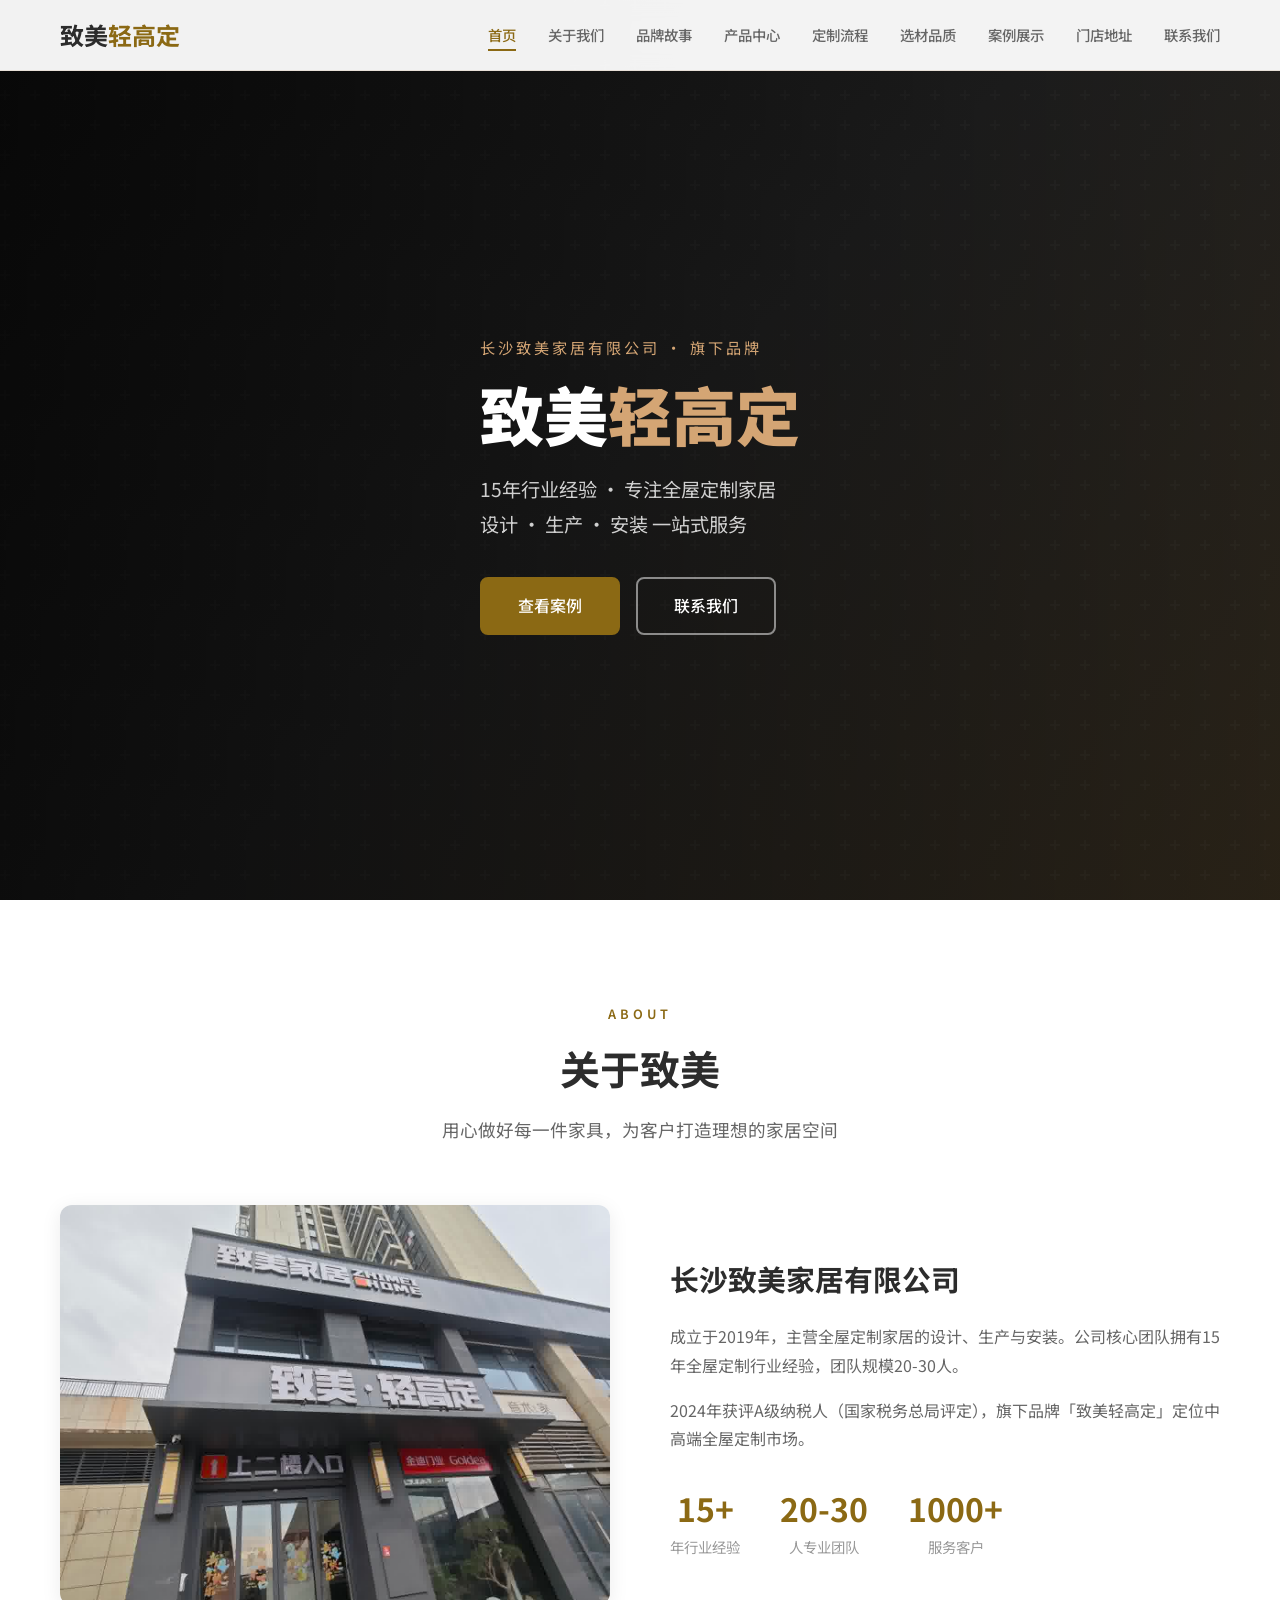
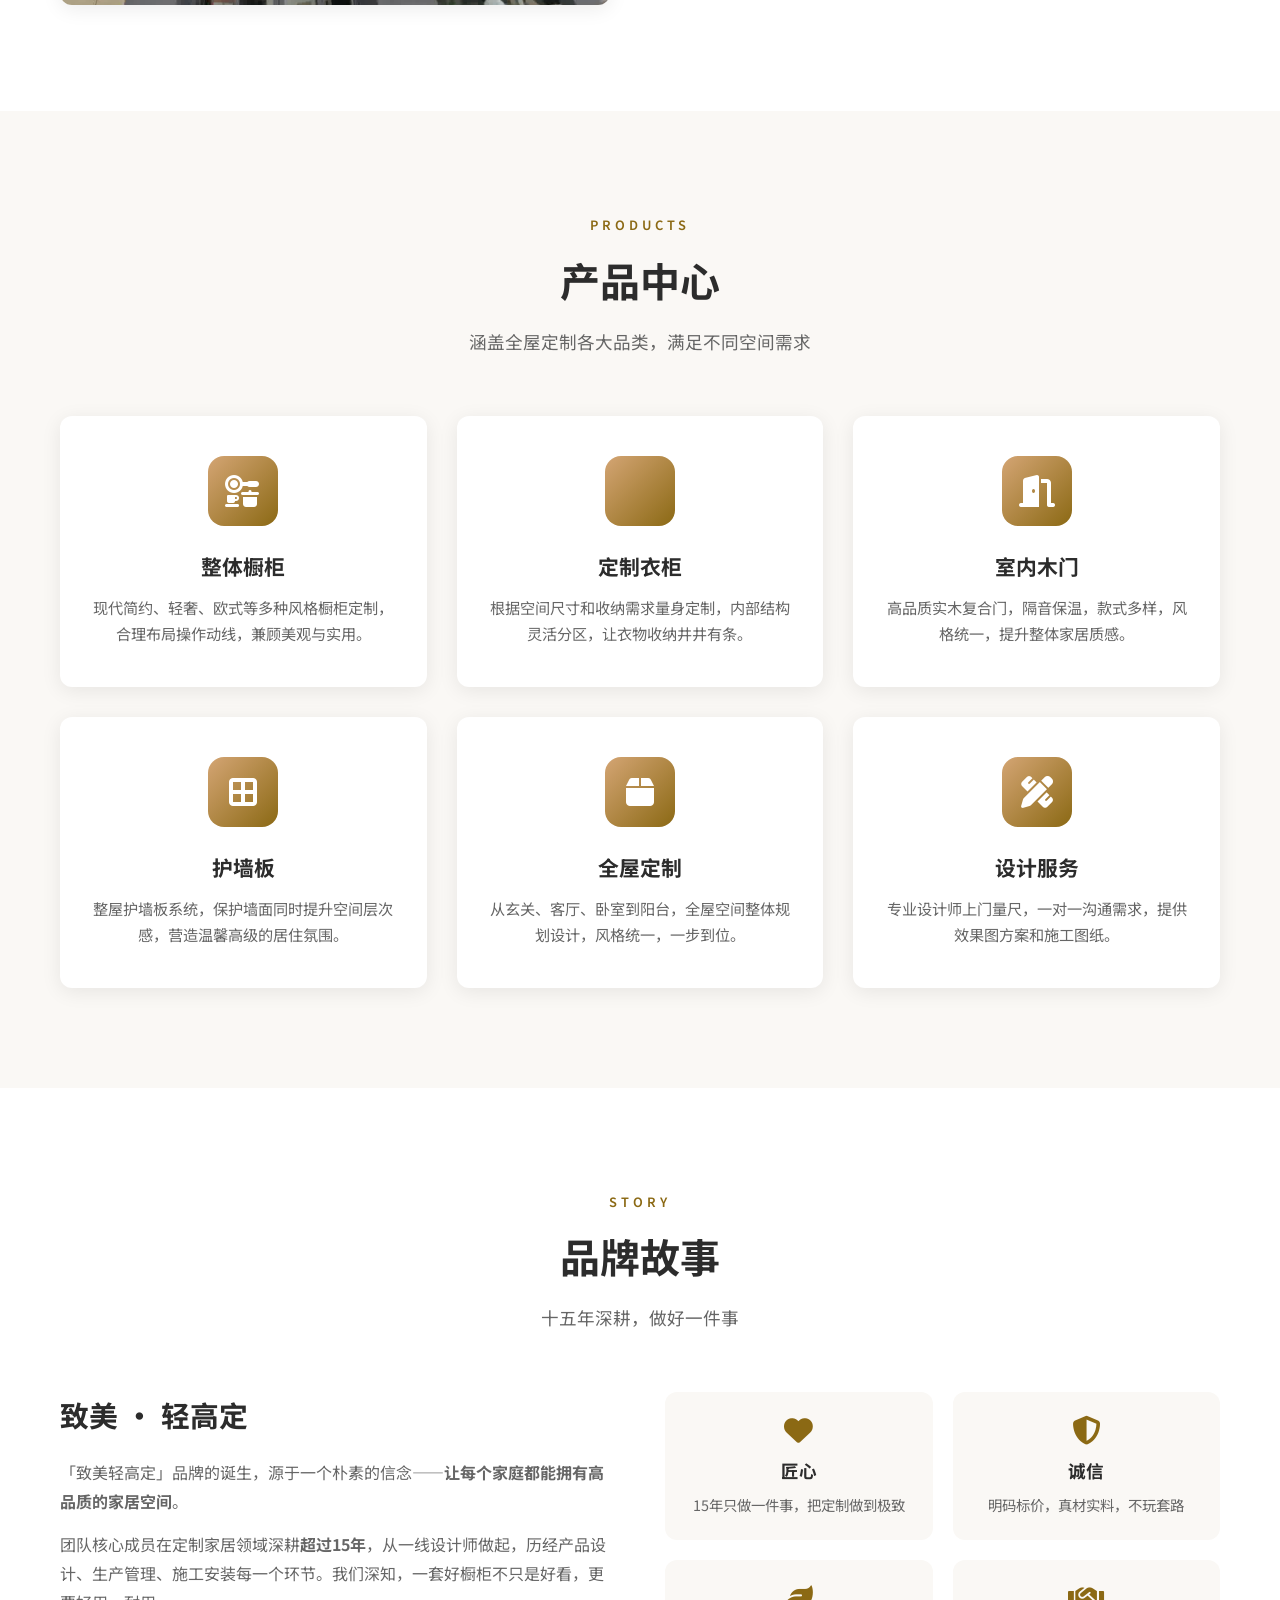
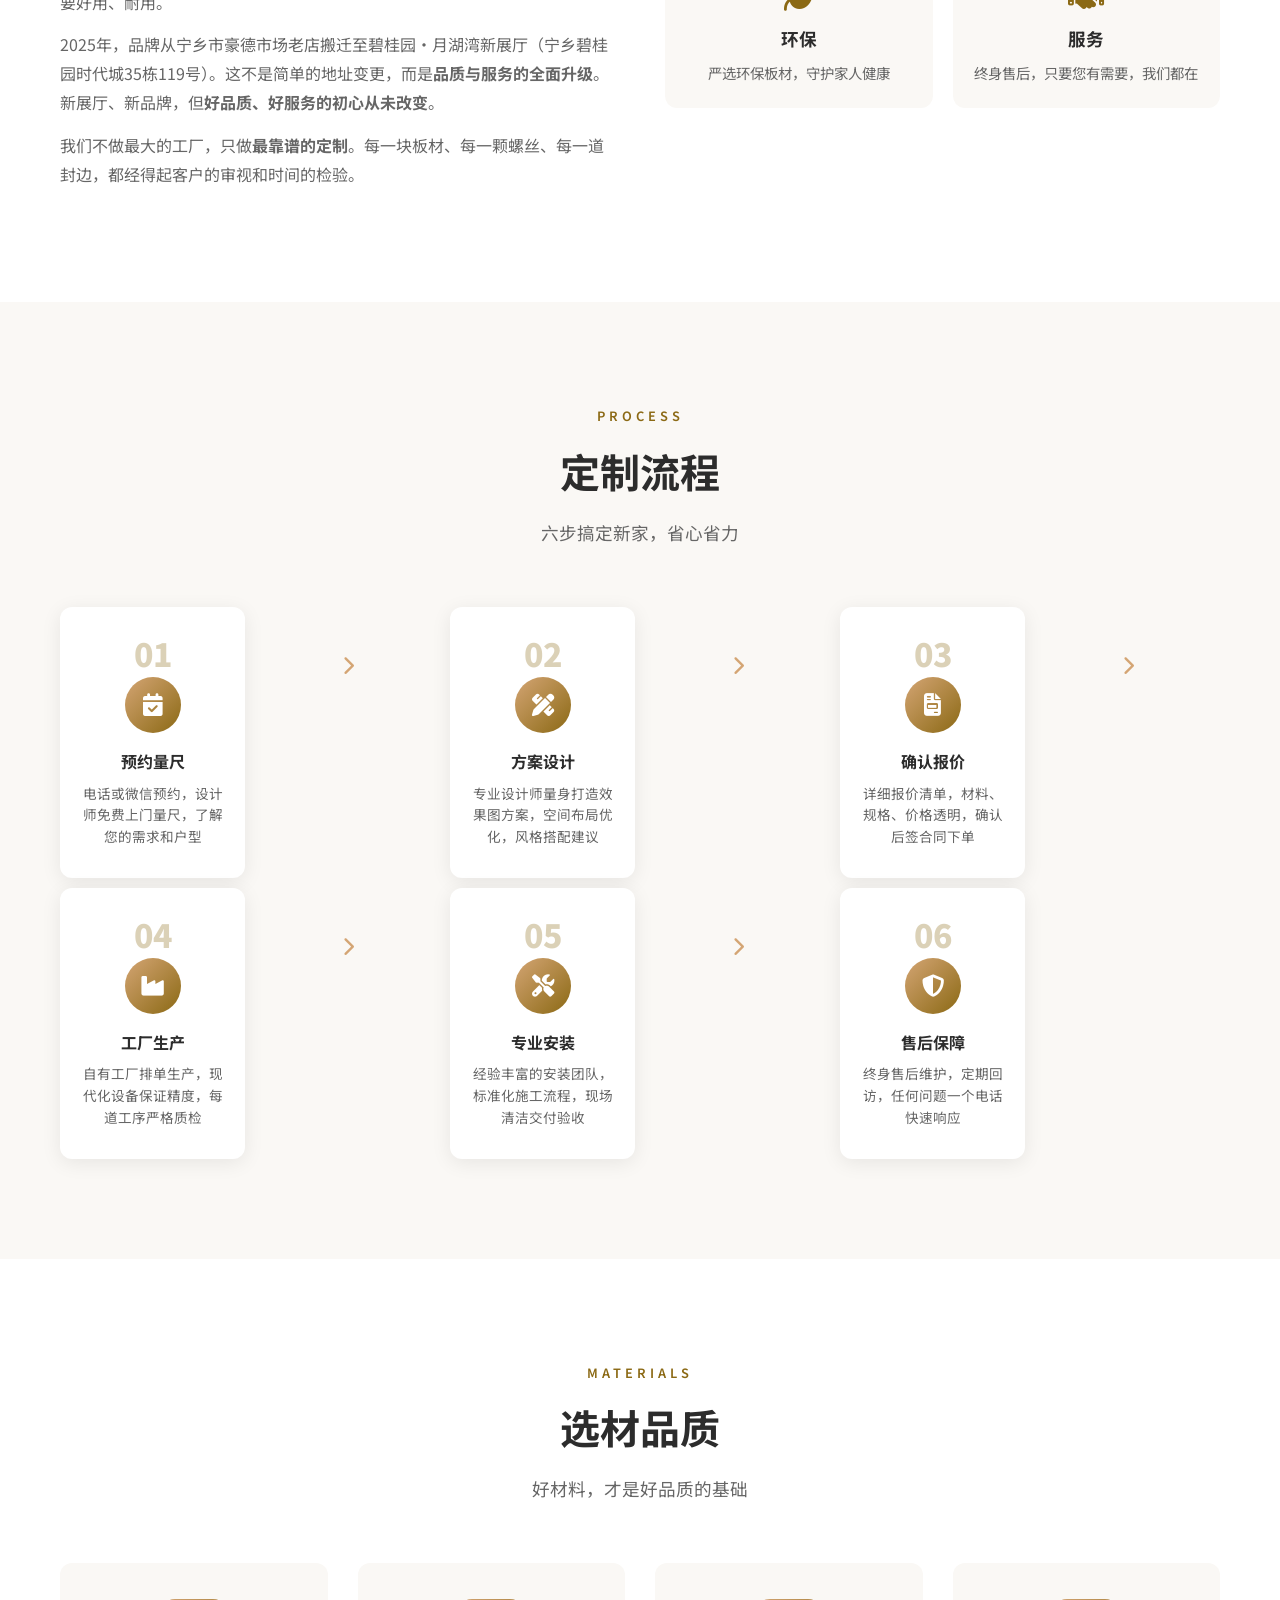
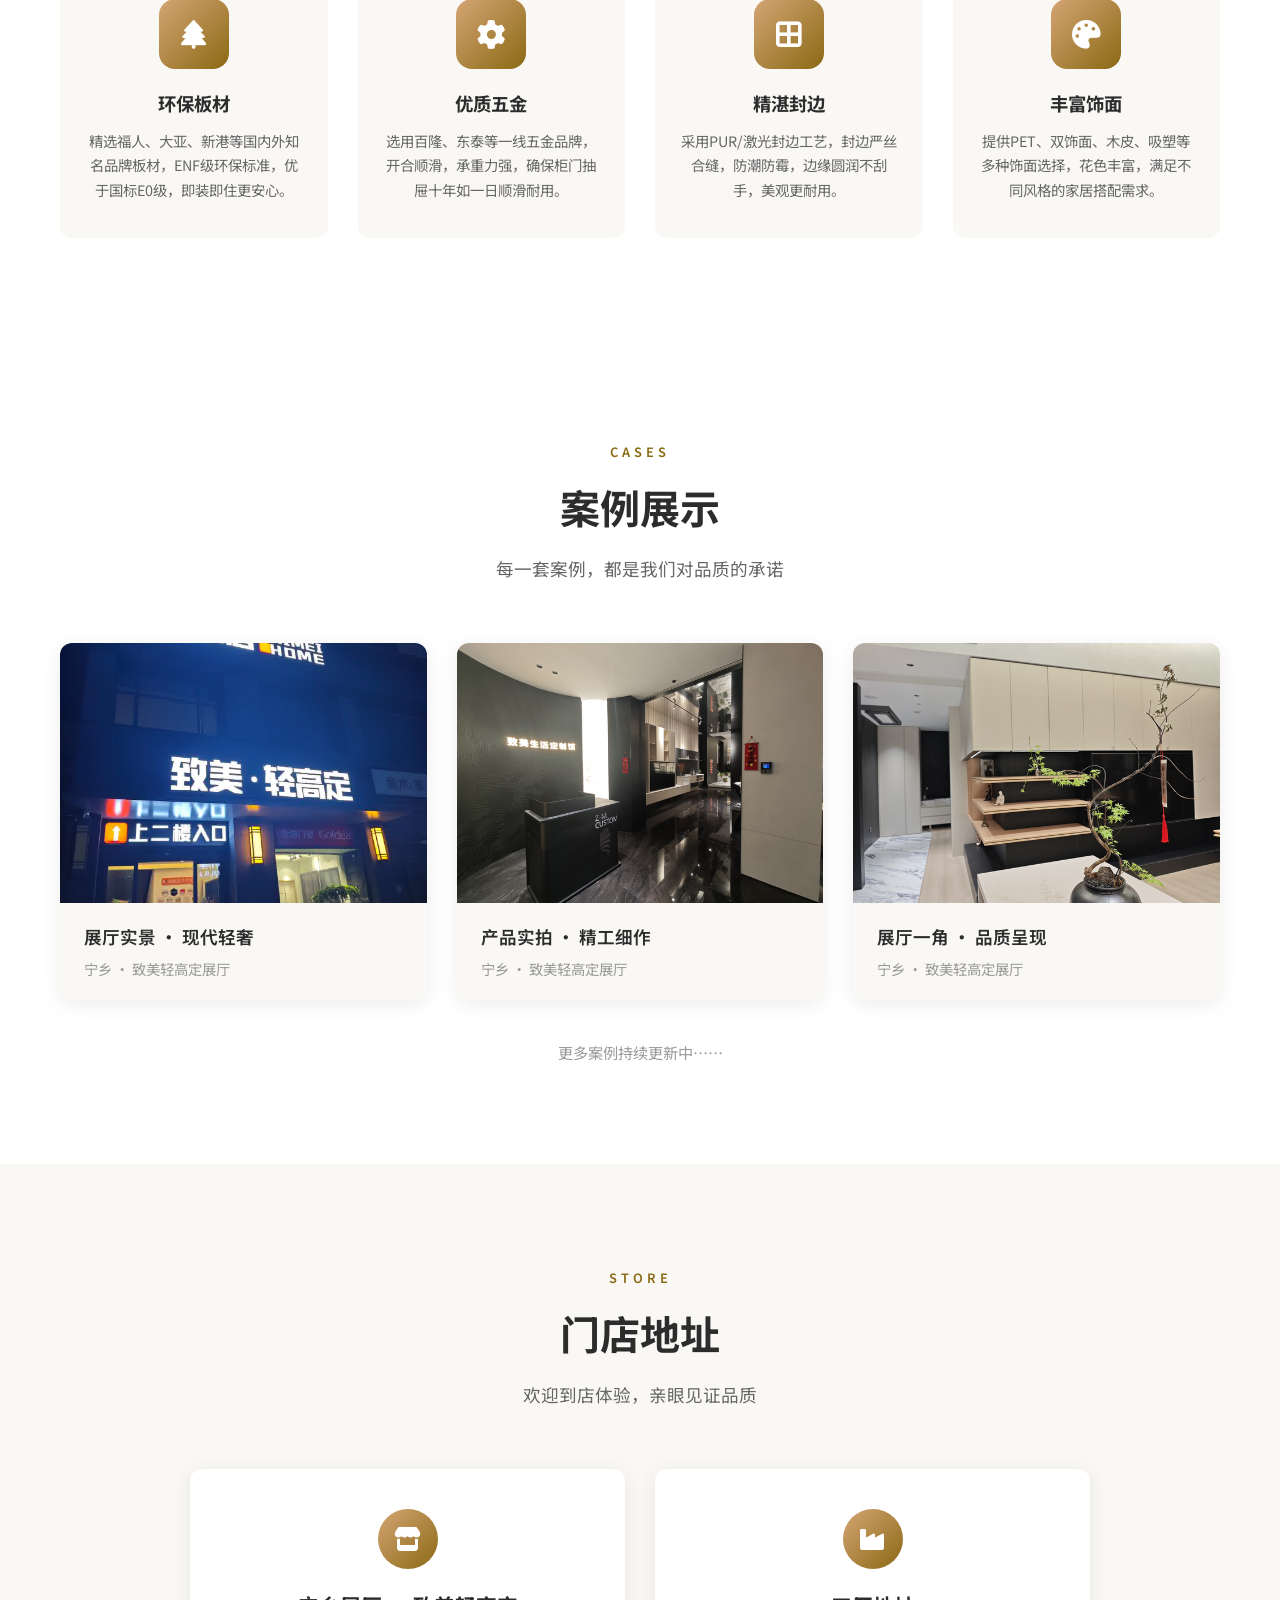
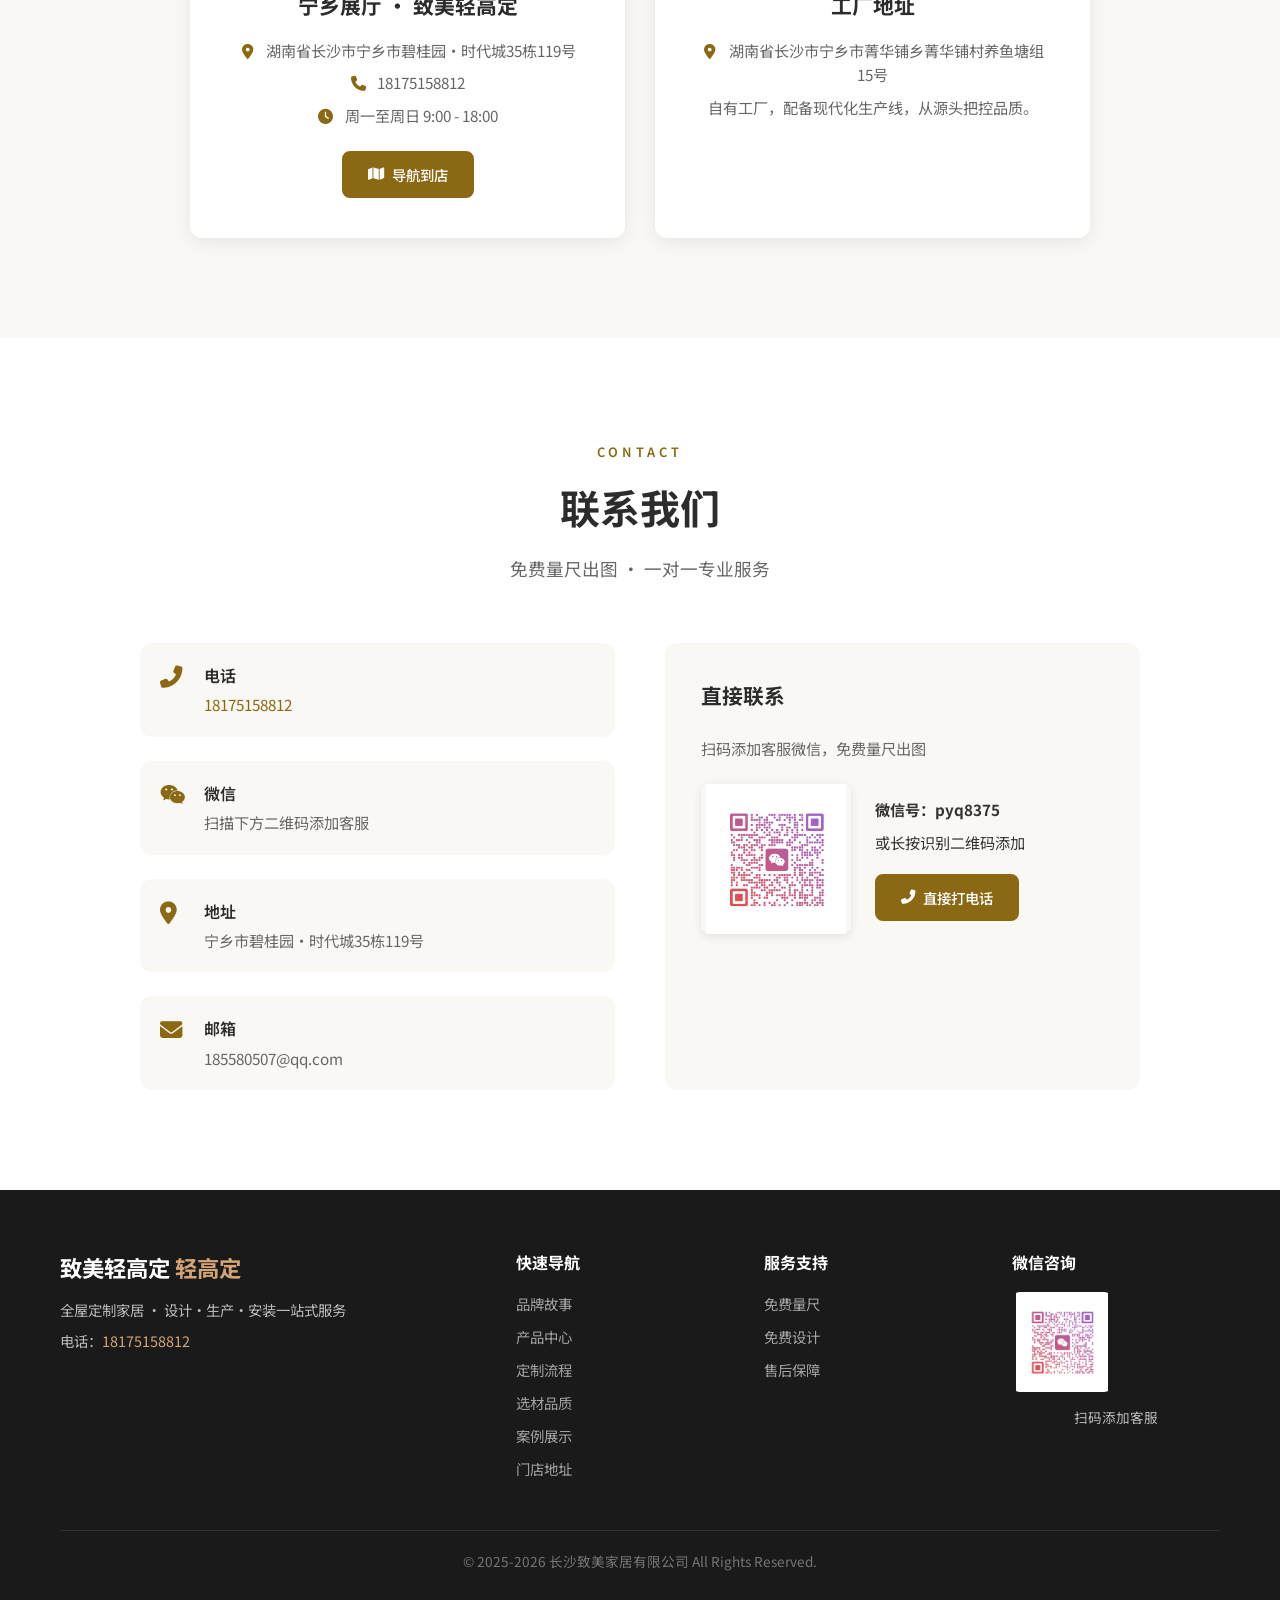
==== index.html @ 680b92d1 "🛠️ 修正地址：月湖湾→时代城" ====
<!DOCTYPE html>
<html lang="zh-CN">
<head>
  <meta charset="UTF-8">
  <meta name="viewport" content="width=device-width, initial-scale=1.0">
  <title>致美轻高定 — 全屋定制家居 | 长沙致美家居有限公司</title>
  <meta name="description" content="致美轻高定，长沙致美家居有限公司旗下品牌，专注全屋定制家居设计、生产与安装，核心团队15年行业经验。">
  <meta name="keywords" content="致美轻高定,长沙全屋定制,宁乡全屋定制,定制家居,橱柜定制,衣柜定制,长沙致美家居">
  <link rel="preconnect" href="https://fonts.googleapis.com">
  <link rel="preconnect" href="https://fonts.gstatic.com" crossorigin>
  <link href="https://fonts.googleapis.com/css2?family=Noto+Sans+SC:wght@300;400;500;700;900&display=swap" rel="stylesheet">
  <link rel="stylesheet" href="https://cdnjs.cloudflare.com/ajax/libs/font-awesome/6.5.1/css/all.min.css">
  <link rel="stylesheet" href="css/style.css">
</head>
<body>
  <!-- ====== 导航栏 ====== -->
  <header class="header">
    <div class="container">
      <a href="#" class="logo">
        <span class="logo-text">致美<span class="logo-accent">轻高定</span></span>
      </a>
      <nav class="nav" id="nav">
        <a href="#home" class="nav-link active">首页</a>
        <a href="#about" class="nav-link">关于我们</a>
        <a href="#story" class="nav-link">品牌故事</a>
        <a href="#products" class="nav-link">产品中心</a>
        <a href="#process" class="nav-link">定制流程</a>
        <a href="#materials" class="nav-link">选材品质</a>
        <a href="#cases" class="nav-link">案例展示</a>
        <a href="#store" class="nav-link">门店地址</a>
        <a href="#contact" class="nav-link">联系我们</a>
      </nav>
      <div class="hamburger" id="hamburger">
        <span></span>
        <span></span>
        <span></span>
      </div>
    </div>
  </header>

  <!-- ====== 首页 Hero ====== -->
  <section class="hero" id="home">
    <div class="hero-overlay"></div>
    <div class="hero-bg"></div>
    <div class="container hero-content">
      <div class="hero-text animate-in">
        <p class="hero-subtitle">长沙致美家居有限公司 · 旗下品牌</p>
        <h1 class="hero-title">致美<span class="text-accent">轻高定</span></h1>
        <p class="hero-desc">15年行业经验 · 专注全屋定制家居 <br>设计 · 生产 · 安装 一站式服务</p>
        <div class="hero-btns">
          <a href="#cases" class="btn btn-primary">查看案例</a>
          <a href="#contact" class="btn btn-outline">联系我们</a>
        </div>
      </div>
    </div>
  </section>

  <!-- ====== 关于我们 ====== -->
  <section class="section about" id="about">
    <div class="container">
      <div class="section-header animate-in">
        <span class="section-tag">ABOUT</span>
        <h2 class="section-title">关于致美</h2>
        <p class="section-desc">用心做好每一件家具，为客户打造理想的家居空间</p>
      </div>
      <div class="about-grid">
        <div class="about-image animate-in">
          <img src="images/%E5%85%AC%E5%8F%B8%E5%B1%95%E5%8E%85%E5%AE%9E%E6%99%AF%E7%85%A7%E7%89%87/zhan1.jpg" alt="致美轻高定展厅实景" class="about-img">
        </div>
        <div class="about-text animate-in">
          <h3>长沙致美家居有限公司</h3>
          <p>成立于2019年，主营全屋定制家居的设计、生产与安装。公司核心团队拥有15年全屋定制行业经验，团队规模20-30人。</p>
          <p>2024年获评A级纳税人（国家税务总局评定），旗下品牌「致美轻高定」定位中高端全屋定制市场。</p>
          <div class="about-stats">
            <div class="stat">
              <span class="stat-num">15+</span>
              <span class="stat-label">年行业经验</span>
            </div>
            <div class="stat">
              <span class="stat-num">20-30</span>
              <span class="stat-label">人专业团队</span>
            </div>
            <div class="stat">
              <span class="stat-num">1000+</span>
              <span class="stat-label">服务客户</span>
            </div>
          </div>
        </div>
      </div>
    </div>
  </section>

  <!-- ====== 产品中心 ====== -->
  <section class="section products" id="products">
    <div class="container">
      <div class="section-header animate-in">
        <span class="section-tag">PRODUCTS</span>
        <h2 class="section-title">产品中心</h2>
        <p class="section-desc">涵盖全屋定制各大品类，满足不同空间需求</p>
      </div>
      <div class="products-grid">
        <div class="product-card animate-in">
          <div class="product-icon">
            <i class="fas fa-kitchen-set"></i>
          </div>
          <h3>整体橱柜</h3>
          <p>现代简约、轻奢、欧式等多种风格橱柜定制，合理布局操作动线，兼顾美观与实用。</p>
        </div>
        <div class="product-card animate-in">
          <div class="product-icon">
            <i class="fas fa-wardrobe"></i>
          </div>
          <h3>定制衣柜</h3>
          <p>根据空间尺寸和收纳需求量身定制，内部结构灵活分区，让衣物收纳井井有条。</p>
        </div>
        <div class="product-card animate-in">
          <div class="product-icon">
            <i class="fas fa-door-open"></i>
          </div>
          <h3>室内木门</h3>
          <p>高品质实木复合门，隔音保温，款式多样，风格统一，提升整体家居质感。</p>
        </div>
        <div class="product-card animate-in">
          <div class="product-icon">
            <i class="fas fa-border-all"></i>
          </div>
          <h3>护墙板</h3>
          <p>整屋护墙板系统，保护墙面同时提升空间层次感，营造温馨高级的居住氛围。</p>
        </div>
        <div class="product-card animate-in">
          <div class="product-icon">
            <i class="fas fa-box"></i>
          </div>
          <h3>全屋定制</h3>
          <p>从玄关、客厅、卧室到阳台，全屋空间整体规划设计，风格统一，一步到位。</p>
        </div>
        <div class="product-card animate-in">
          <div class="product-icon">
            <i class="fas fa-pencil-ruler"></i>
          </div>
          <h3>设计服务</h3>
          <p>专业设计师上门量尺，一对一沟通需求，提供效果图方案和施工图纸。</p>
        </div>
      </div>
    </div>
  </section>

  <!-- ====== 品牌故事 ====== -->
  <section class="section brand-story" id="story">
    <div class="container">
      <div class="section-header animate-in">
        <span class="section-tag">STORY</span>
        <h2 class="section-title">品牌故事</h2>
        <p class="section-desc">十五年深耕，做好一件事</p>
      </div>
      <div class="story-grid">
        <div class="story-text animate-in">
          <h3>致美 · 轻高定</h3>
          <p>「致美轻高定」品牌的诞生，源于一个朴素的信念——<strong>让每个家庭都能拥有高品质的家居空间</strong>。</p>
          <p>团队核心成员在定制家居领域深耕<strong>超过15年</strong>，从一线设计师做起，历经产品设计、生产管理、施工安装每一个环节。我们深知，一套好橱柜不只是好看，更要好用、耐用。</p>
          <p>2025年，品牌从宁乡市豪德市场老店搬迁至碧桂园·月湖湾新展厅（宁乡碧桂园时代城35栋119号）。这不是简单的地址变更，而是<strong>品质与服务的全面升级</strong>。新展厅、新品牌，但<strong>好品质、好服务的初心从未改变</strong>。</p>
          <p>我们不做最大的工厂，只做<strong>最靠谱的定制</strong>。每一块板材、每一颗螺丝、每一道封边，都经得起客户的审视和时间的检验。</p>
        </div>
        <div class="story-values animate-in">
          <div class="value-item">
            <i class="fas fa-heart"></i>
            <h4>匠心</h4>
            <p>15年只做一件事，把定制做到极致</p>
          </div>
          <div class="value-item">
            <i class="fas fa-shield-alt"></i>
            <h4>诚信</h4>
            <p>明码标价，真材实料，不玩套路</p>
          </div>
          <div class="value-item">
            <i class="fas fa-leaf"></i>
            <h4>环保</h4>
            <p>严选环保板材，守护家人健康</p>
          </div>
          <div class="value-item">
            <i class="fas fa-handshake"></i>
            <h4>服务</h4>
            <p>终身售后，只要您有需要，我们都在</p>
          </div>
        </div>
      </div>
    </div>
  </section>

  <!-- ====== 定制流程 ====== -->
  <section class="section process" id="process">
    <div class="container">
      <div class="section-header animate-in">
        <span class="section-tag">PROCESS</span>
        <h2 class="section-title">定制流程</h2>
        <p class="section-desc">六步搞定新家，省心省力</p>
      </div>
      <div class="process-steps">
        <div class="step animate-in">
          <div class="step-num">01</div>
          <div class="step-icon"><i class="fas fa-calendar-check"></i></div>
          <h3>预约量尺</h3>
          <p>电话或微信预约，设计师免费上门量尺，了解您的需求和户型</p>
        </div>
        <div class="step-arrow"><i class="fas fa-chevron-right"></i></div>
        <div class="step animate-in">
          <div class="step-num">02</div>
          <div class="step-icon"><i class="fas fa-pencil-ruler"></i></div>
          <h3>方案设计</h3>
          <p>专业设计师量身打造效果图方案，空间布局优化，风格搭配建议</p>
        </div>
        <div class="step-arrow"><i class="fas fa-chevron-right"></i></div>
        <div class="step animate-in">
          <div class="step-num">03</div>
          <div class="step-icon"><i class="fas fa-file-invoice"></i></div>
          <h3>确认报价</h3>
          <p>详细报价清单，材料、规格、价格透明，确认后签合同下单</p>
        </div>
        <div class="step-arrow"><i class="fas fa-chevron-right"></i></div>
        <div class="step animate-in">
          <div class="step-num">04</div>
          <div class="step-icon"><i class="fas fa-industry"></i></div>
          <h3>工厂生产</h3>
          <p>自有工厂排单生产，现代化设备保证精度，每道工序严格质检</p>
        </div>
        <div class="step-arrow"><i class="fas fa-chevron-right"></i></div>
        <div class="step animate-in">
          <div class="step-num">05</div>
          <div class="step-icon"><i class="fas fa-tools"></i></div>
          <h3>专业安装</h3>
          <p>经验丰富的安装团队，标准化施工流程，现场清洁交付验收</p>
        </div>
        <div class="step-arrow"><i class="fas fa-chevron-right"></i></div>
        <div class="step animate-in">
          <div class="step-num">06</div>
          <div class="step-icon"><i class="fas fa-shield-alt"></i></div>
          <h3>售后保障</h3>
          <p>终身售后维护，定期回访，任何问题一个电话快速响应</p>
        </div>
      </div>
    </div>
  </section>

  <!-- ====== 材料展示 ====== -->
  <section class="section materials" id="materials">
    <div class="container">
      <div class="section-header animate-in">
        <span class="section-tag">MATERIALS</span>
        <h2 class="section-title">选材品质</h2>
        <p class="section-desc">好材料，才是好品质的基础</p>
      </div>
      <div class="materials-grid">
        <div class="material-item animate-in">
          <div class="material-img">
            <i class="fas fa-tree"></i>
          </div>
          <h3>环保板材</h3>
          <p>精选福人、大亚、新港等国内外知名品牌板材，ENF级环保标准，优于国标E0级，即装即住更安心。</p>
        </div>
        <div class="material-item animate-in">
          <div class="material-img">
            <i class="fas fa-cog"></i>
          </div>
          <h3>优质五金</h3>
          <p>选用百隆、东泰等一线五金品牌，开合顺滑，承重力强，确保柜门抽屉十年如一日顺滑耐用。</p>
        </div>
        <div class="material-item animate-in">
          <div class="material-img">
            <i class="fas fa-border-all"></i>
          </div>
          <h3>精湛封边</h3>
          <p>采用PUR/激光封边工艺，封边严丝合缝，防潮防霉，边缘圆润不刮手，美观更耐用。</p>
        </div>
        <div class="material-item animate-in">
          <div class="material-img">
            <i class="fas fa-palette"></i>
          </div>
          <h3>丰富饰面</h3>
          <p>提供PET、双饰面、木皮、吸塑等多种饰面选择，花色丰富，满足不同风格的家居搭配需求。</p>
        </div>
      </div>
    </div>
  </section>

  <!-- ====== 案例展示 ====== -->
  <section class="section cases" id="cases">
    <div class="container">
      <div class="section-header animate-in">
        <span class="section-tag">CASES</span>
        <h2 class="section-title">案例展示</h2>
        <p class="section-desc">每一套案例，都是我们对品质的承诺</p>
      </div>
      <div class="cases-grid">
        <div class="case-item animate-in">
          <img src="images/%E5%85%AC%E5%8F%B8%E5%B1%95%E5%8E%85%E5%AE%9E%E6%99%AF%E7%85%A7%E7%89%87/zhan2.jpg" alt="致美轻高定实景案例" class="case-img">
          <div class="case-info">
            <h3>展厅实景 · 现代轻奢</h3>
            <p>宁乡 · 致美轻高定展厅</p>
          </div>
        </div>
        <div class="case-item animate-in">
          <img src="images/%E5%85%AC%E5%8F%B8%E5%B1%95%E5%8E%85%E5%AE%9E%E6%99%AF%E7%85%A7%E7%89%87/zhan3.png" alt="致美轻高定案例-产品实拍" class="case-img">
          <div class="case-info">
            <h3>产品实拍 · 精工细作</h3>
            <p>宁乡 · 致美轻高定展厅</p>
          </div>
        </div>
        <div class="case-item animate-in">
          <img src="images/%E5%85%AC%E5%8F%B8%E5%B1%95%E5%8E%85%E5%AE%9E%E6%99%AF%E7%85%A7%E7%89%87/zhan4.png" alt="致美轻高定案例-展厅" class="case-img">
          <div class="case-info">
            <h3>展厅一角 · 品质呈现</h3>
            <p>宁乡 · 致美轻高定展厅</p>
          </div>
        </div>
      </div>
      <div class="cases-more animate-in">
        <p>更多案例持续更新中……</p>
      </div>
    </div>
  </section>

  <!-- ====== 门店地址 ====== -->
  <section class="section store" id="store">
    <div class="container">
      <div class="section-header animate-in">
        <span class="section-tag">STORE</span>
        <h2 class="section-title">门店地址</h2>
        <p class="section-desc">欢迎到店体验，亲眼见证品质</p>
      </div>
      <div class="store-grid">
        <div class="store-card animate-in">
          <div class="store-icon">
            <i class="fas fa-store"></i>
          </div>
          <h3>宁乡展厅 · 致美轻高定</h3>
          <p class="store-address">
            <i class="fas fa-map-marker-alt"></i>
            湖南省长沙市宁乡市碧桂园·时代城35栋119号
          </p>
          <p class="store-phone">
            <i class="fas fa-phone"></i>
            18175158812
          </p>
          <p class="store-hours">
            <i class="fas fa-clock"></i>
            周一至周日 9:00 - 18:00
          </p>
          <a href="https://uri.amap.com/marker?position=112.5300,28.2700&name=致美轻高定" target="_blank" class="btn btn-primary btn-sm">
            <i class="fas fa-map"></i> 导航到店
          </a>
        </div>
        <div class="store-card animate-in">
          <div class="store-icon">
            <i class="fas fa-industry"></i>
          </div>
          <h3>工厂地址</h3>
          <p class="store-address">
            <i class="fas fa-map-marker-alt"></i>
            湖南省长沙市宁乡市菁华铺乡菁华铺村养鱼塘组15号
          </p>
          <p>自有工厂，配备现代化生产线，从源头把控品质。</p>
        </div>
      </div>
    </div>
  </section>

  <!-- ====== 联系我们 ====== -->
  <section class="section contact" id="contact">
    <div class="container">
      <div class="section-header animate-in">
        <span class="section-tag">CONTACT</span>
        <h2 class="section-title">联系我们</h2>
        <p class="section-desc">免费量尺出图 · 一对一专业服务</p>
      </div>
      <div class="contact-grid">
        <div class="contact-info animate-in">
          <div class="contact-item">
            <i class="fas fa-phone-alt"></i>
            <div>
              <h4>电话</h4>
              <p><a href="tel:18175158812">18175158812</a></p>
  
            </div>
          </div>
          <div class="contact-item">
            <i class="fab fa-weixin"></i>
            <div>
              <h4>微信</h4>
              <p>扫描下方二维码添加客服</p>
            </div>
          </div>
          <div class="contact-item">
            <i class="fas fa-map-marker-alt"></i>
            <div>
              <h4>地址</h4>
              <p>宁乡市碧桂园·时代城35栋119号</p>
            </div>
          </div>
          <div class="contact-item">
            <i class="fas fa-envelope"></i>
            <div>
              <h4>邮箱</h4>
              <p>185580507@qq.com</p>
            </div>
          </div>
        </div>
        <div class="contact-form animate-in" id="wechatContact">
          <h3>直接联系</h3>
          <p class="contact-form-desc">扫码添加客服微信，免费量尺出图</p>
          <div class="wechat-contact-card">
            <img src="images/%E5%BE%AE%E4%BF%A1%E4%BA%8C%E7%BB%B4%E7%A0%81/qrcode.png" alt="致美轻高定客服微信" class="contact-qrcode">
            <div class="wechat-contact-info">
              <p><strong>微信号：pyq8375</strong></p>
              <p>或长按识别二维码添加</p>
              <a href="tel:18175158812" class="btn btn-primary btn-sm">
                <i class="fas fa-phone-alt"></i> 直接打电话
              </a>
            </div>
          </div>
        </div>
      </div>
    </div>
  </section>

  <!-- ====== 微信二维码弹窗 ====== -->
  <div class="wechat-modal" id="wechatModal">
    <div class="wechat-modal-content">
      <span class="close-modal">&times;</span>
      <h3>添加客服微信</h3>
      <img src="images/%E5%BE%AE%E4%BF%A1%E4%BA%8C%E7%BB%B4%E7%A0%81/qrcode.png" alt="致美轻高定客服微信" class="qrcode-img">
      <p>或搜索微信号：<strong>pyq8375</strong></p>
    </div>
  </div>

  <!-- ====== 页脚 ====== -->
  <footer class="footer">
    <div class="container">
      <div class="footer-grid">
        <div class="footer-brand">
          <h3>致美轻高定</h3>
          <p>全屋定制家居 · 设计·生产·安装一站式服务</p>
          <p class="footer-phone">电话：<a href="tel:18175158812">18175158812</a></p>
        </div>
        <div class="footer-links">
          <h4>快速导航</h4>
          <a href="#story">品牌故事</a>
          <a href="#products">产品中心</a>
          <a href="#process">定制流程</a>
          <a href="#materials">选材品质</a>
          <a href="#cases">案例展示</a>
          <a href="#store">门店地址</a>
        </div>
        <div class="footer-links">
          <h4>服务支持</h4>
          <a href="#contact">免费量尺</a>
          <a href="#contact">免费设计</a>
          <a href="#contact">售后保障</a>
        </div>
        <div class="footer-qr">
          <h4>微信咨询</h4>
          <img src="images/%E5%BE%AE%E4%BF%A1%E4%BA%8C%E7%BB%B4%E7%A0%81/qrcode.png" alt="致美轻高定客服微信" class="footer-qr-img">
          <p>扫码添加客服</p>
        </div>
      </div>
      <div class="footer-bottom">
        <p>&copy; 2025-2026 长沙致美家居有限公司 All Rights Reserved.</p>
      </div>
    </div>
  </footer>

  <!-- ====== 回到顶部 ====== -->
  <a href="#home" class="back-to-top" id="backToTop">
    <i class="fas fa-arrow-up"></i>
  </a>

  <script src="js/main.js"></script>
</body>
</html>
---- css/style.css ----
/* ====== CSS 变量 ====== */
:root {
  --primary: #8B6914;
  --primary-light: #D4A574;
  --primary-dark: #6B5010;
  --accent: #2C2C2C;
  --bg: #FAF8F5;
  --bg-dark: #1a1a1a;
  --text: #333333;
  --text-light: #666666;
  --text-lighter: #999999;
  --white: #ffffff;
  --border: #e8e0d8;
  --shadow: 0 4px 20px rgba(0,0,0,0.08);
  --shadow-hover: 0 8px 30px rgba(0,0,0,0.15);
  --radius: 12px;
  --transition: 0.3s ease;
  --font: 'Noto Sans SC', -apple-system, BlinkMacSystemFont, 'Segoe UI', sans-serif;
}

/* ====== Reset ====== */
*, *::before, *::after { box-sizing: border-box; margin: 0; padding: 0; }
html { scroll-behavior: smooth; font-size: 16px; }
body { font-family: var(--font); color: var(--text); background: var(--bg); line-height: 1.6; overflow-x: hidden; }
a { text-decoration: none; color: inherit; }
img { max-width: 100%; height: auto; }
ul { list-style: none; }

/* ====== Container ====== */
.container { max-width: 1200px; margin: 0 auto; padding: 0 20px; }

/* ====== Header / 导航 ====== */
.header {
  position: fixed; top: 0; left: 0; right: 0; z-index: 1000;
  background: rgba(255,255,255,0.95); backdrop-filter: blur(10px);
  border-bottom: 1px solid var(--border); transition: var(--transition);
}
.header .container { display: flex; align-items: center; justify-content: space-between; height: 70px; }
.logo-text { font-size: 1.5rem; font-weight: 700; color: var(--accent); }
.logo-accent { color: var(--primary); }
.nav { display: flex; gap: 32px; }
.nav-link { font-size: 0.9rem; font-weight: 500; color: var(--text-light); transition: var(--transition); position: relative; }
.nav-link:hover, .nav-link.active { color: var(--primary); }
.nav-link::after { content: ''; position: absolute; bottom: -4px; left: 0; width: 0; height: 2px; background: var(--primary); transition: var(--transition); }
.nav-link:hover::after, .nav-link.active::after { width: 100%; }

.hamburger { display: none; flex-direction: column; gap: 5px; cursor: pointer; padding: 5px; }
.hamburger span { width: 24px; height: 2px; background: var(--accent); transition: var(--transition); }
.hamburger.active span:nth-child(1) { transform: rotate(45deg) translate(5px, 5px); }
.hamburger.active span:nth-child(2) { opacity: 0; }
.hamburger.active span:nth-child(3) { transform: rotate(-45deg) translate(5px, -5px); }

/* ====== Hero ====== */
.hero { position: relative; min-height: 100vh; display: flex; align-items: center; padding-top: 70px; overflow: hidden; }
.hero-bg { position: absolute; inset: 0; background: linear-gradient(135deg, #1a1a1a 0%, #2c2c2c 50%, #3a3020 100%); z-index: 0; }
.hero-bg::before { content: ''; position: absolute; inset: 0; background: url("data:image/svg+xml,%3Csvg width='60' height='60' viewBox='0 0 60 60' xmlns='http://www.w3.org/2000/svg'%3E%3Cg fill='none' fill-rule='evenodd'%3E%3Cg fill='%23ffffff' fill-opacity='0.03'%3E%3Cpath d='M36 34v-4h-2v4h-4v2h4v4h2v-4h4v-2h-4zm0-30V0h-2v4h-4v2h4v4h2V6h4V4h-4zM6 34v-4H4v4H0v2h4v4h2v-4h4v-2H6zM6 4V0H4v4H0v2h4v4h2V6h4V4H6z'/%3E%3C/g%3E%3C/g%3E%3C/svg%3E"); }
.hero-overlay { position: absolute; inset: 0; background: linear-gradient(to right, rgba(0,0,0,0.7) 0%, rgba(0,0,0,0.3) 100%); z-index: 1; }
.hero-content { position: relative; z-index: 2; }
.hero-text { max-width: 700px; }
.hero-subtitle { font-size: 0.95rem; letter-spacing: 3px; color: var(--primary-light); text-transform: uppercase; margin-bottom: 16px; }
.hero-title { font-size: 4rem; font-weight: 900; color: var(--white); line-height: 1.2; margin-bottom: 20px; }
.text-accent { color: var(--primary-light); }
.hero-desc { font-size: 1.2rem; color: rgba(255,255,255,0.8); line-height: 1.8; margin-bottom: 36px; }
.hero-btns { display: flex; gap: 16px; flex-wrap: wrap; }

/* ====== Buttons ====== */
.btn { display: inline-flex; align-items: center; gap: 8px; padding: 14px 36px; font-size: 1rem; font-weight: 500; border-radius: 8px; transition: var(--transition); cursor: pointer; border: 2px solid transparent; font-family: var(--font); }
.btn-primary { background: var(--primary); color: var(--white); border-color: var(--primary); }
.btn-primary:hover { background: var(--primary-dark); border-color: var(--primary-dark); transform: translateY(-2px); box-shadow: 0 4px 15px rgba(139,105,20,0.3); }
.btn-outline { background: transparent; color: var(--white); border-color: rgba(255,255,255,0.5); }
.btn-outline:hover { border-color: var(--white); background: rgba(255,255,255,0.1); }
.btn-sm { padding: 10px 24px; font-size: 0.9rem; }
.btn-block { width: 100%; justify-content: center; }
.btn-primary i { transition: var(--transition); }
.btn-primary:hover i { transform: translateX(3px); }

/* ====== Section ====== */
.section { padding: 100px 0; }
.section-header { text-align: center; margin-bottom: 60px; }
.section-tag { display: inline-block; font-size: 0.8rem; font-weight: 600; letter-spacing: 4px; color: var(--primary); margin-bottom: 12px; }
.section-title { font-size: 2.5rem; font-weight: 700; color: var(--accent); margin-bottom: 16px; }
.section-desc { font-size: 1.1rem; color: var(--text-light); max-width: 600px; margin: 0 auto; }

/* ====== 关于我们 ====== */
.about { background: var(--white); }
.about-grid { display: grid; grid-template-columns: 1fr 1fr; gap: 60px; align-items: center; }
.about-img { width: 100%; height: 400px; object-fit: cover; border-radius: var(--radius); box-shadow: var(--shadow); }
.about-img-placeholder { background: linear-gradient(135deg, #f0ebe4 0%, #e8e0d8 100%); border-radius: var(--radius); height: 400px; display: flex; flex-direction: column; align-items: center; justify-content: center; color: var(--text-lighter); gap: 12px; }
.about-img-placeholder i { font-size: 3rem; }
.about-text h3 { font-size: 1.8rem; font-weight: 700; margin-bottom: 20px; color: var(--accent); }
.about-text p { color: var(--text-light); line-height: 1.8; margin-bottom: 16px; }
.about-stats { display: flex; gap: 40px; margin-top: 30px; }
.stat { text-align: center; }
.stat-num { display: block; font-size: 2rem; font-weight: 700; color: var(--primary); }
.stat-label { font-size: 0.9rem; color: var(--text-lighter); margin-top: 4px; }

/* ====== 产品中心 ====== */
.products { background: var(--bg); }
.products-grid { display: grid; grid-template-columns: repeat(3, 1fr); gap: 30px; }
.product-card { background: var(--white); border-radius: var(--radius); padding: 40px 28px; text-align: center; box-shadow: var(--shadow); transition: var(--transition); }
.product-card:hover { transform: translateY(-8px); box-shadow: var(--shadow-hover); }
.product-icon { width: 70px; height: 70px; background: linear-gradient(135deg, var(--primary-light), var(--primary)); border-radius: 16px; display: flex; align-items: center; justify-content: center; margin: 0 auto 24px; }
.product-icon i { font-size: 2rem; color: var(--white); }
.product-card h3 { font-size: 1.3rem; font-weight: 700; margin-bottom: 12px; color: var(--accent); }
.product-card p { color: var(--text-light); font-size: 0.95rem; line-height: 1.7; }

/* ====== 品牌故事 ====== */
.brand-story { background: var(--white); }
.story-grid { display: grid; grid-template-columns: 1fr 1fr; gap: 50px; align-items: start; }
.story-text h3 { font-size: 1.8rem; font-weight: 700; margin-bottom: 20px; color: var(--accent); }
.story-text p { color: var(--text-light); line-height: 1.8; margin-bottom: 14px; }
.story-values { display: grid; grid-template-columns: 1fr 1fr; gap: 20px; }
.value-item { background: var(--bg); padding: 24px 20px; border-radius: var(--radius); text-align: center; transition: var(--transition); }
.value-item:hover { transform: translateY(-4px); box-shadow: var(--shadow); }
.value-item i { font-size: 1.8rem; color: var(--primary); margin-bottom: 12px; }
.value-item h4 { font-size: 1.1rem; font-weight: 700; color: var(--accent); margin-bottom: 8px; }
.value-item p { font-size: 0.9rem; color: var(--text-light); }

/* ====== 定制流程 ====== */
.process { background: var(--bg); }
.process-steps { display: grid; grid-template-columns: repeat(6, 1fr); gap: 10px; align-items: start; }
.step { text-align: center; padding: 30px 16px; background: var(--white); border-radius: var(--radius); box-shadow: var(--shadow); transition: var(--transition); }
.step:hover { transform: translateY(-4px); box-shadow: var(--shadow-hover); }
.step-num { font-size: 2rem; font-weight: 900; color: var(--primary); opacity: 0.3; line-height: 1; margin-bottom: 8px; }
.step-icon { width: 56px; height: 56px; background: linear-gradient(135deg, var(--primary-light), var(--primary)); border-radius: 50%; display: flex; align-items: center; justify-content: center; margin: 0 auto 16px; }
.step-icon i { font-size: 1.4rem; color: var(--white); }
.step h3 { font-size: 1rem; font-weight: 700; color: var(--accent); margin-bottom: 8px; }
.step p { font-size: 0.85rem; color: var(--text-light); line-height: 1.6; }
.step-arrow { display: flex; align-items: center; justify-content: center; color: var(--primary-light); font-size: 1.2rem; padding-top: 50px; }

/* ====== 选材品质 ====== */
.materials { background: var(--white); }
.materials-grid { display: grid; grid-template-columns: repeat(4, 1fr); gap: 30px; }
.material-item { padding: 36px 24px; text-align: center; border-radius: var(--radius); background: var(--bg); transition: var(--transition); }
.material-item:hover { transform: translateY(-6px); box-shadow: var(--shadow); }
.material-img { width: 70px; height: 70px; background: linear-gradient(135deg, var(--primary-light), var(--primary)); border-radius: 16px; display: flex; align-items: center; justify-content: center; margin: 0 auto 20px; }
.material-img i { font-size: 1.8rem; color: var(--white); }
.material-item h3 { font-size: 1.15rem; font-weight: 700; color: var(--accent); margin-bottom: 10px; }
.material-item p { font-size: 0.9rem; color: var(--text-light); line-height: 1.7; }

@media (max-width: 1024px) {
  .process-steps { grid-template-columns: repeat(3, 1fr); }
  .step-arrow:nth-child(4), .step-arrow:nth-child(8) { display: none; }
  .materials-grid { grid-template-columns: repeat(2, 1fr); }
  .story-grid { grid-template-columns: 1fr; }
}

@media (max-width: 768px) {
  .process-steps { grid-template-columns: 1fr; }
  .step-arrow { display: none; }
  .materials-grid { grid-template-columns: 1fr; }
  .story-values { grid-template-columns: 1fr 1fr; }
}

/* ====== 案例展示 ====== */
.cases { background: var(--white); }
.cases-grid { display: grid; grid-template-columns: repeat(3, 1fr); gap: 30px; }
.case-item { border-radius: var(--radius); overflow: hidden; box-shadow: var(--shadow); transition: var(--transition); background: var(--bg); }
.case-item:hover { transform: translateY(-5px); box-shadow: var(--shadow-hover); }
.case-img { width: 100%; height: 260px; object-fit: cover; display: block; }
.case-img-placeholder { height: 260px; background: linear-gradient(135deg, #e8e0d8 0%, #ddd6cc 100%); display: flex; flex-direction: column; align-items: center; justify-content: center; color: var(--text-lighter); gap: 8px; }
.case-img-placeholder i { font-size: 2.5rem; }
.case-info { padding: 20px 24px; }
.case-info h3 { font-size: 1.1rem; font-weight: 600; margin-bottom: 6px; color: var(--accent); }
.case-info p { font-size: 0.9rem; color: var(--text-lighter); }
.cases-more { text-align: center; margin-top: 40px; color: var(--text-lighter); font-size: 0.95rem; }

/* ====== 门店地址 ====== */
.store { background: var(--bg); }
.store-grid { display: grid; grid-template-columns: 1fr 1fr; gap: 30px; max-width: 900px; margin: 0 auto; }
.store-card { background: var(--white); border-radius: var(--radius); padding: 40px; box-shadow: var(--shadow); text-align: center; }
.store-icon { width: 60px; height: 60px; background: linear-gradient(135deg, var(--primary-light), var(--primary)); border-radius: 50%; display: flex; align-items: center; justify-content: center; margin: 0 auto 20px; }
.store-icon i { font-size: 1.5rem; color: var(--white); }
.store-card h3 { font-size: 1.3rem; font-weight: 700; margin-bottom: 16px; color: var(--accent); }
.store-card p { color: var(--text-light); margin-bottom: 8px; font-size: 0.95rem; }
.store-card .btn { margin-top: 16px; }
.store-address i, .store-phone i, .store-hours i { color: var(--primary); margin-right: 8px; width: 16px; }

/* ====== 联系我们 ====== */
.contact { background: var(--white); }
.contact-grid { display: grid; grid-template-columns: 1fr 1fr; gap: 50px; max-width: 1000px; margin: 0 auto; }
.contact-info { display: flex; flex-direction: column; gap: 24px; }
.contact-item { display: flex; align-items: flex-start; gap: 16px; padding: 20px; background: var(--bg); border-radius: var(--radius); transition: var(--transition); }
.contact-item:hover { transform: translateX(5px); }
.contact-item i { font-size: 1.4rem; color: var(--primary); margin-top: 3px; width: 28px; }
.contact-item h4 { font-size: 1rem; font-weight: 600; margin-bottom: 4px; color: var(--accent); }
.contact-item p { font-size: 0.95rem; color: var(--text-light); }
.contact-item a { color: var(--primary); }
.contact-item a:hover { text-decoration: underline; }

.contact-form { background: var(--bg); padding: 36px; border-radius: var(--radius); }
.contact-form h3 { font-size: 1.3rem; font-weight: 700; margin-bottom: 24px; color: var(--accent); }
.contact-form-desc { color: var(--text-light); margin-bottom: 24px; font-size: 0.95rem; }
.wechat-contact-card { display: flex; gap: 24px; align-items: center; }
.contact-qrcode { width: 150px; height: 150px; object-fit: contain; border-radius: 8px; box-shadow: 0 2px 10px rgba(0,0,0,0.1); }
.wechat-contact-info { flex: 1; }
.wechat-contact-info p { margin-bottom: 8px; font-size: 0.95rem; }
.wechat-contact-info .btn { margin-top: 12px; }
@media (max-width: 480px) {
  .wechat-contact-card { flex-direction: column; text-align: center; }
}
.form-group { margin-bottom: 16px; }
.form-group input, .form-group textarea { width: 100%; padding: 14px 16px; border: 2px solid var(--border); border-radius: 8px; font-size: 0.95rem; font-family: var(--font); transition: var(--transition); background: var(--white); color: var(--text); }
.form-group input:focus, .form-group textarea:focus { outline: none; border-color: var(--primary); box-shadow: 0 0 0 3px rgba(139,105,20,0.1); }
.form-group textarea { resize: vertical; }

/* ====== 微信弹窗 ====== */
.wechat-modal { display: none; position: fixed; inset: 0; background: rgba(0,0,0,0.5); z-index: 2000; align-items: center; justify-content: center; }
.wechat-modal.active { display: flex; }
.wechat-modal-content { background: var(--white); padding: 40px; border-radius: var(--radius); text-align: center; max-width: 380px; width: 90%; position: relative; }
.close-modal { position: absolute; top: 12px; right: 16px; font-size: 1.5rem; cursor: pointer; color: var(--text-lighter); }
.wechat-modal-content h3 { margin-bottom: 20px; color: var(--accent); }
.qrcode-img { width: 200px; height: 200px; margin: 0 auto 16px; object-fit: contain; border-radius: var(--radius); }
.qrcode-placeholder { width: 200px; height: 200px; margin: 0 auto 16px; background: var(--bg); border: 2px dashed var(--border); border-radius: var(--radius); display: flex; flex-direction: column; align-items: center; justify-content: center; gap: 8px; color: var(--text-lighter); }
.qrcode-placeholder i { font-size: 2.5rem; }
.qrcode-hint { font-size: 0.8rem; color: var(--text-lighter); }

/* ====== Footer ====== */
.footer { background: var(--bg-dark); color: rgba(255,255,255,0.7); padding: 60px 0 30px; }
.footer-grid { display: grid; grid-template-columns: 2fr 1fr 1fr 1fr; gap: 40px; margin-bottom: 40px; }
.footer-brand h3 { font-size: 1.4rem; font-weight: 700; color: var(--white); margin-bottom: 12px; }
.footer-brand h3::after { content: ' 轻高定'; color: var(--primary-light); }
.footer-brand p { margin-bottom: 8px; font-size: 0.9rem; }
.footer-phone a { color: var(--primary-light); }
.footer-links h4 { color: var(--white); margin-bottom: 16px; font-size: 1rem; }
.footer-links a { display: block; color: rgba(255,255,255,0.6); margin-bottom: 10px; font-size: 0.9rem; transition: var(--transition); }
.footer-links a:hover { color: var(--primary-light); padding-left: 5px; }
.footer-qr h4 { color: var(--white); margin-bottom: 16px; }
.footer-qr-img { width: 100px; height: 100px; object-fit: contain; border-radius: 8px; margin-bottom: 8px; }
.footer-qr-placeholder { width: 100px; height: 100px; background: rgba(255,255,255,0.1); border-radius: 8px; display: flex; align-items: center; justify-content: center; margin-bottom: 8px; }
.footer-qr-placeholder i { font-size: 2rem; color: rgba(255,255,255,0.3); }
.footer-qr p { font-size: 0.85rem; text-align: center; }
.footer-bottom { border-top: 1px solid rgba(255,255,255,0.1); padding-top: 20px; text-align: center; font-size: 0.85rem; color: rgba(255,255,255,0.4); }

/* ====== 回到顶部 ====== */
.back-to-top { position: fixed; bottom: 30px; right: 30px; width: 48px; height: 48px; background: var(--primary); color: var(--white); border-radius: 50%; display: flex; align-items: center; justify-content: center; font-size: 1.2rem; box-shadow: 0 4px 15px rgba(139,105,20,0.3); opacity: 0; transform: translateY(20px); transition: var(--transition); z-index: 999; }
.back-to-top.visible { opacity: 1; transform: translateY(0); }
.back-to-top:hover { background: var(--primary-dark); transform: translateY(-3px); }

/* ====== 动画 ====== */
@keyframes fadeInUp { from { opacity: 0; transform: translateY(30px); } to { opacity: 1; transform: translateY(0); } }
.animate-in { opacity: 0; transform: translateY(30px); transition: 0.6s ease; }
.animate-in.visible { opacity: 1; transform: translateY(0); }

/* ====== 响应式 ====== */
@media (max-width: 1024px) {
  .products-grid { grid-template-columns: repeat(2, 1fr); }
  .cases-grid { grid-template-columns: repeat(2, 1fr); }
  .footer-grid { grid-template-columns: repeat(2, 1fr); }
}

@media (max-width: 768px) {
  .hero-title { font-size: 2.8rem; }
  .section-title { font-size: 2rem; }
  .nav { position: fixed; top: 70px; left: 0; right: 0; background: var(--white); flex-direction: column; padding: 20px; gap: 16px; border-bottom: 1px solid var(--border); transform: translateY(-100%); opacity: 0; transition: var(--transition); pointer-events: none; }
  .nav.active { transform: translateY(0); opacity: 1; pointer-events: all; }
  .hamburger { display: flex; }
  .about-grid, .contact-grid, .store-grid { grid-template-columns: 1fr; gap: 30px; }
  .products-grid { grid-template-columns: 1fr; }
  .cases-grid { grid-template-columns: 1fr; }
  .about-stats { gap: 20px; }
  .footer-grid { grid-template-columns: 1fr; }
  .section { padding: 60px 0; }
}

@media (max-width: 480px) {
  .hero-title { font-size: 2.2rem; }
  .hero-desc { font-size: 1rem; }
  .btn { padding: 12px 24px; font-size: 0.9rem; }
  .contact-form { padding: 24px; }
}
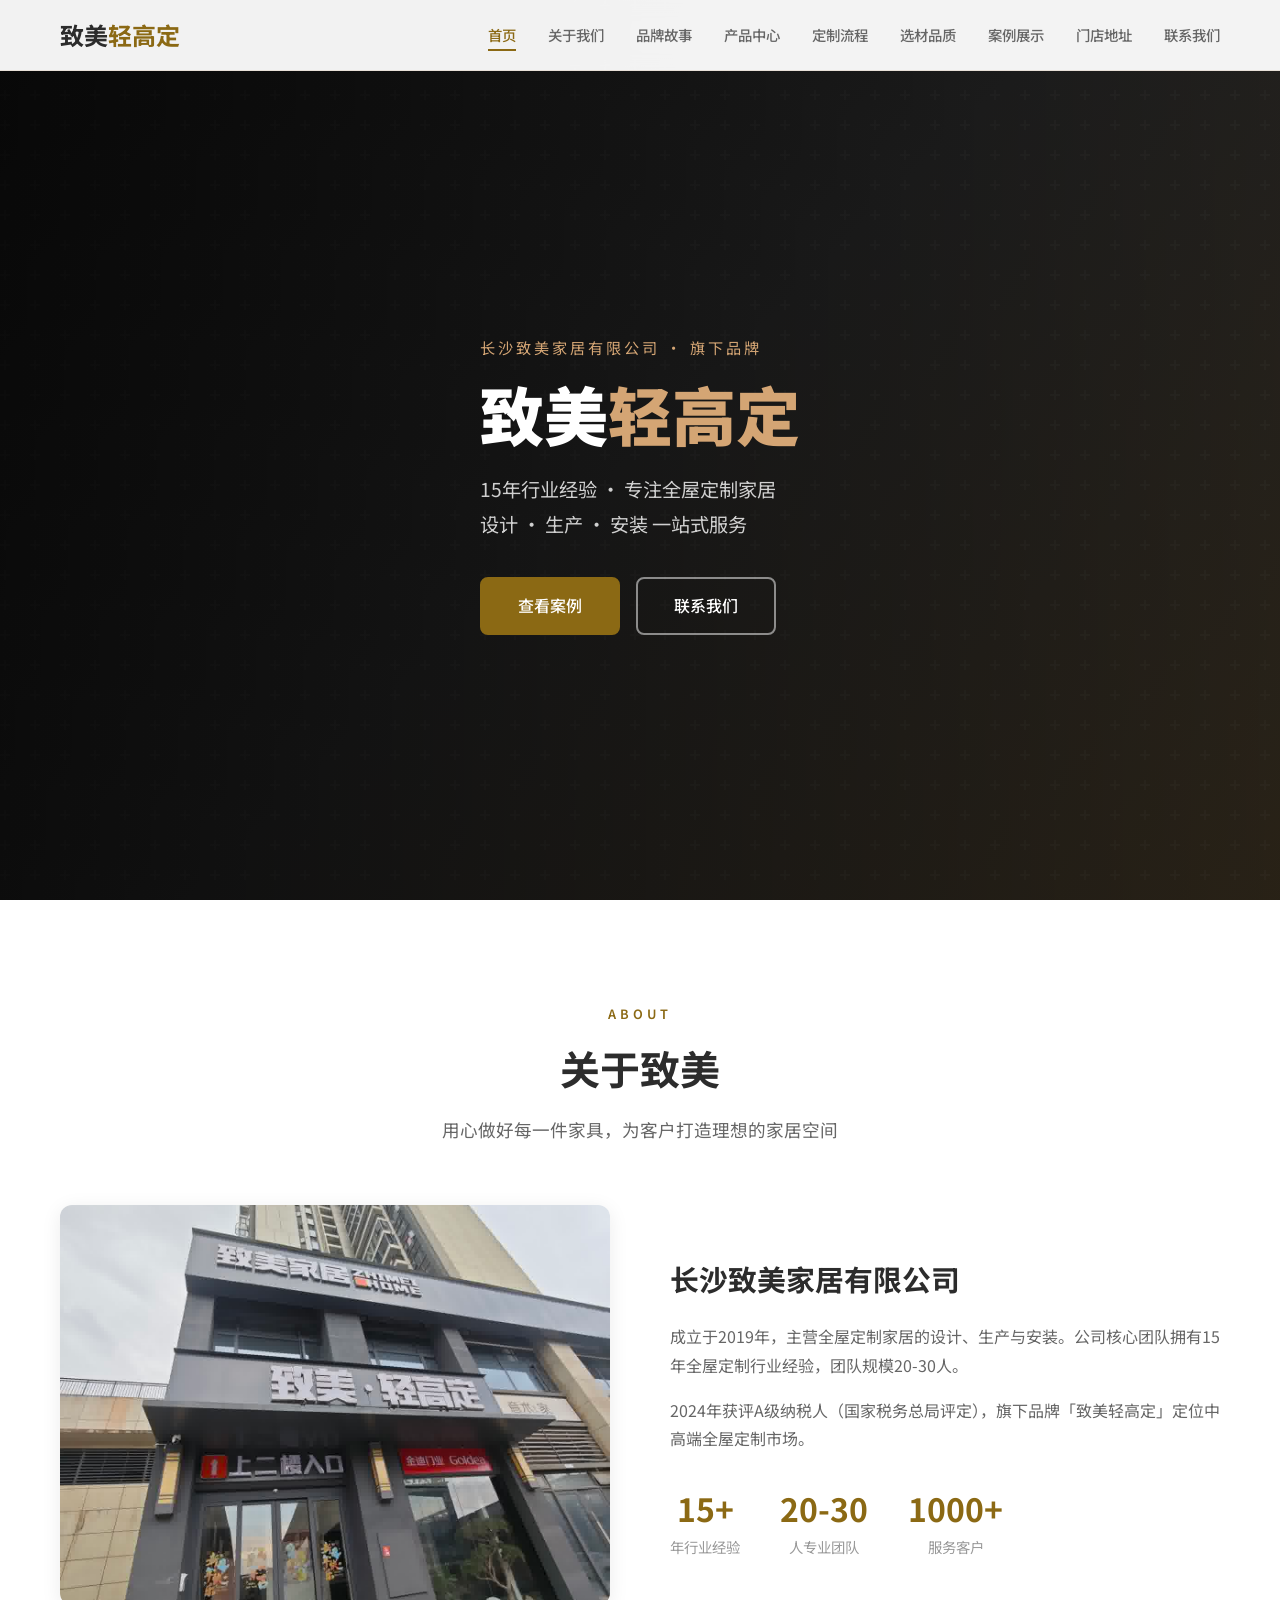
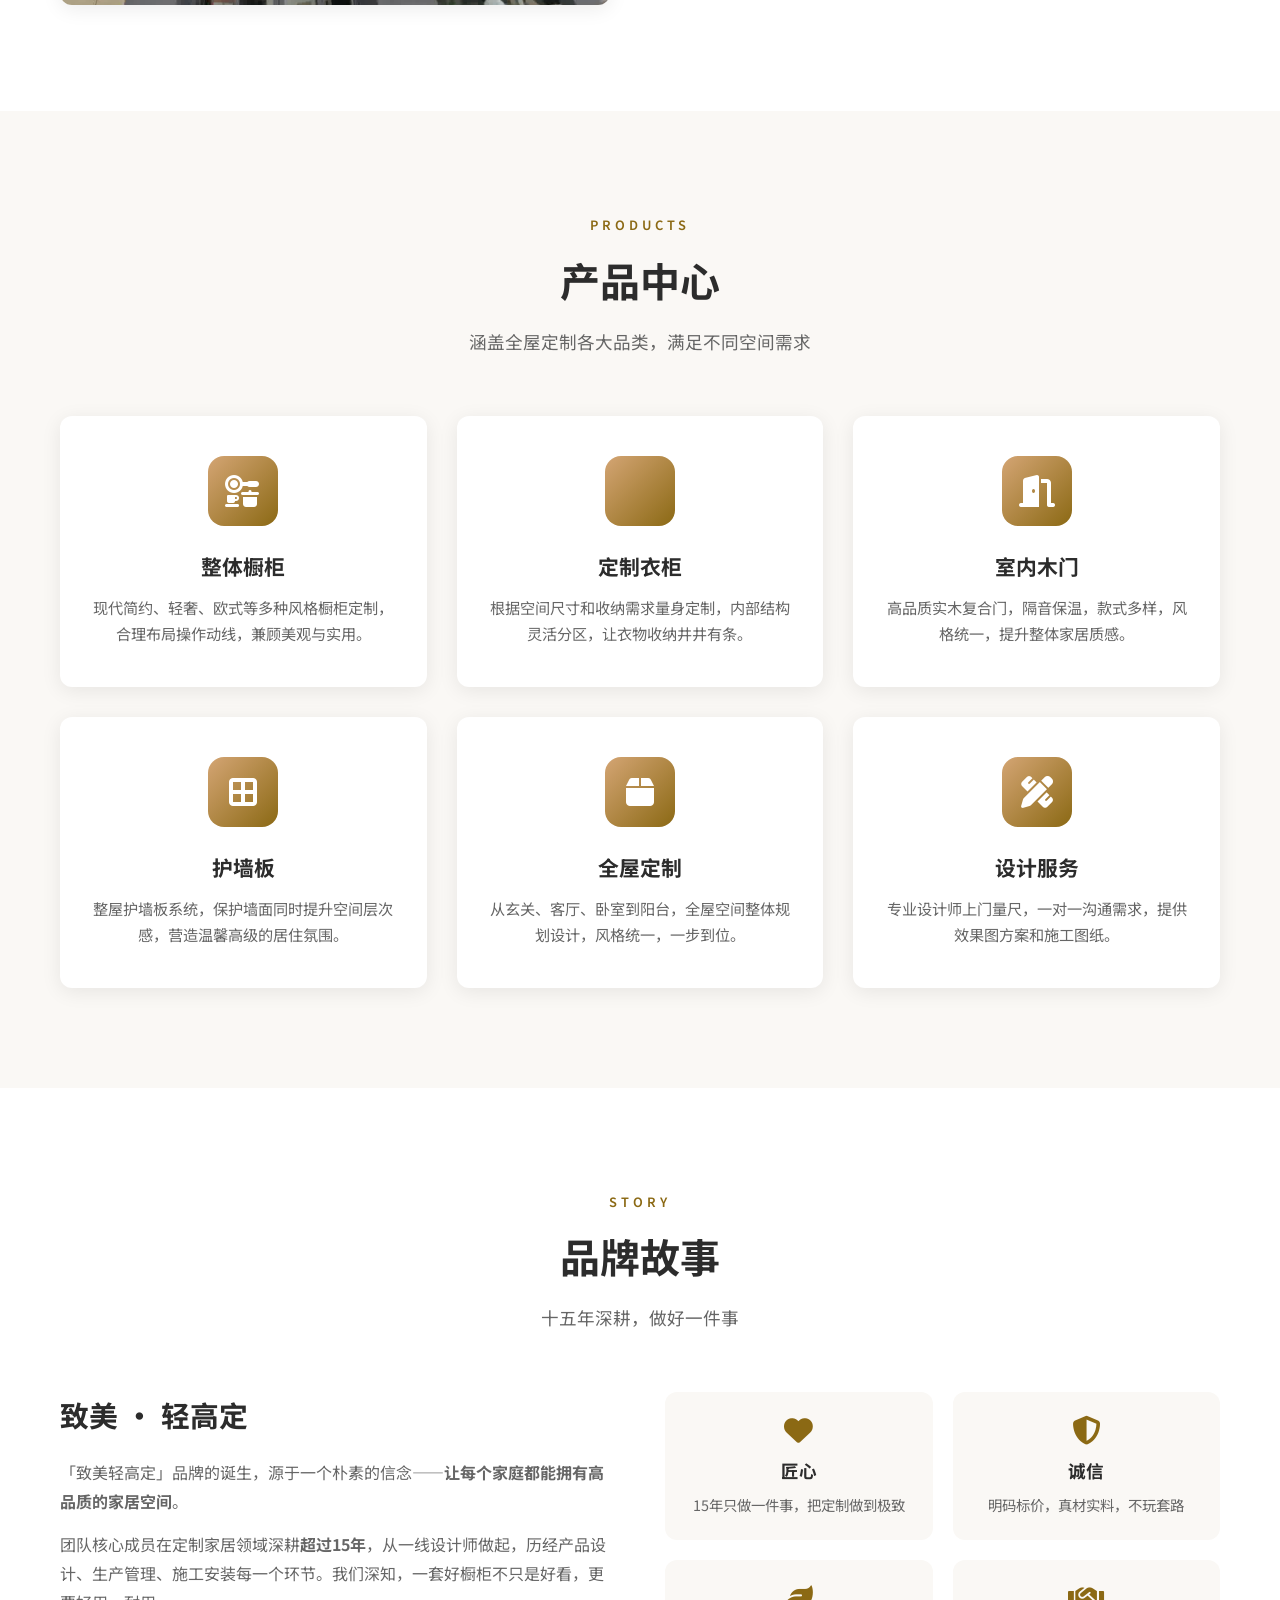
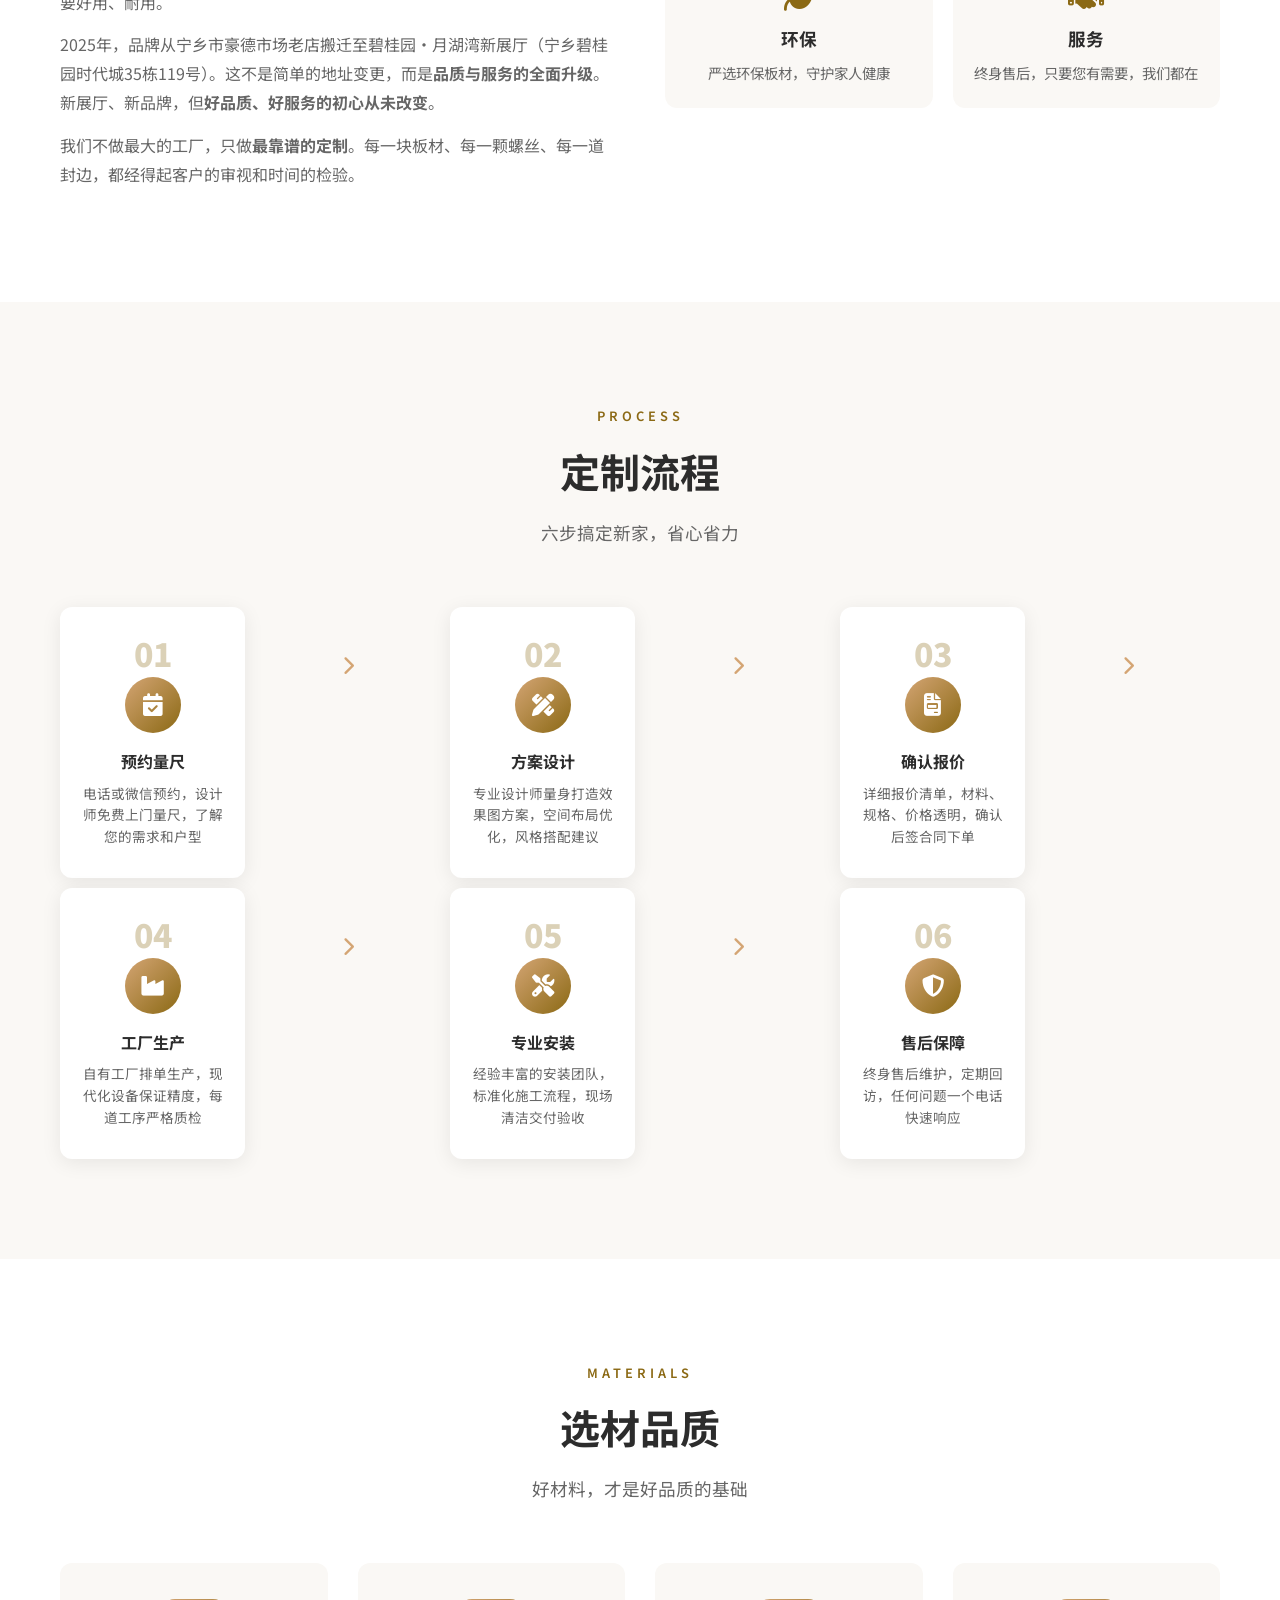
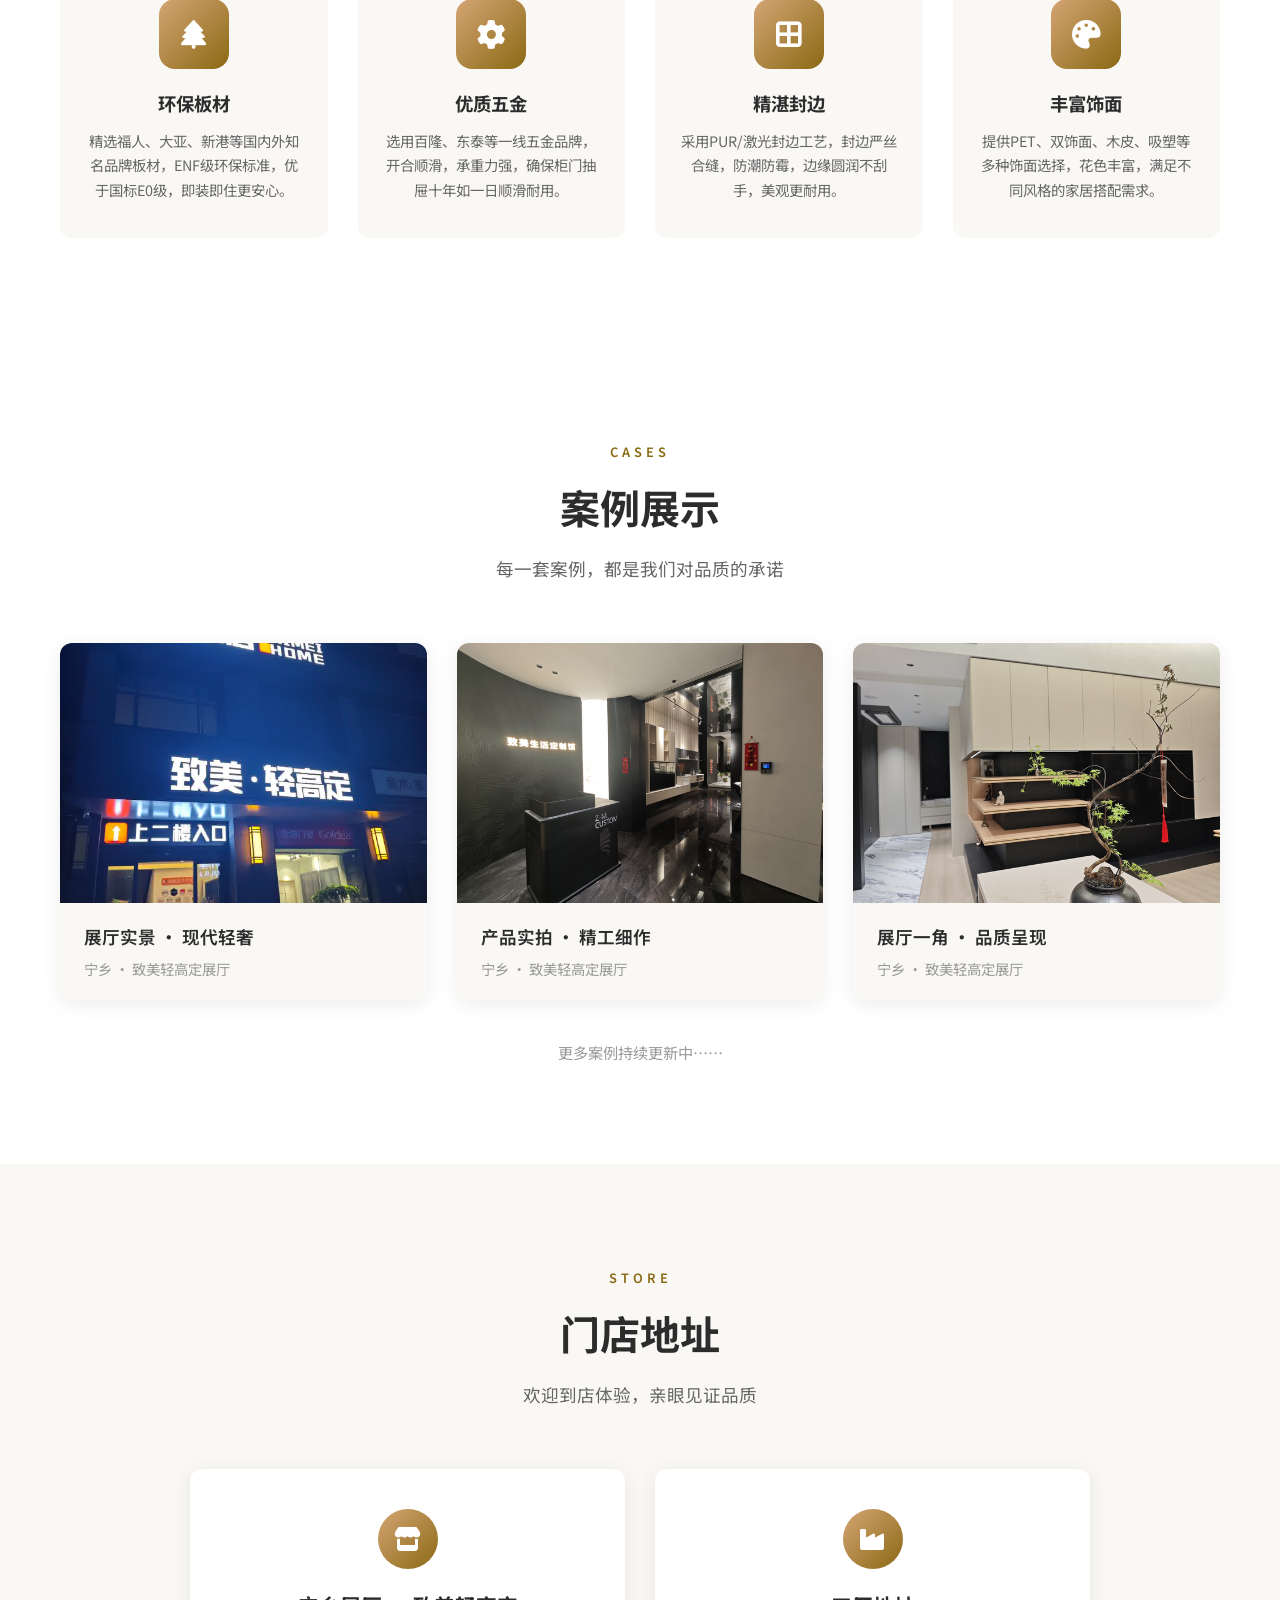
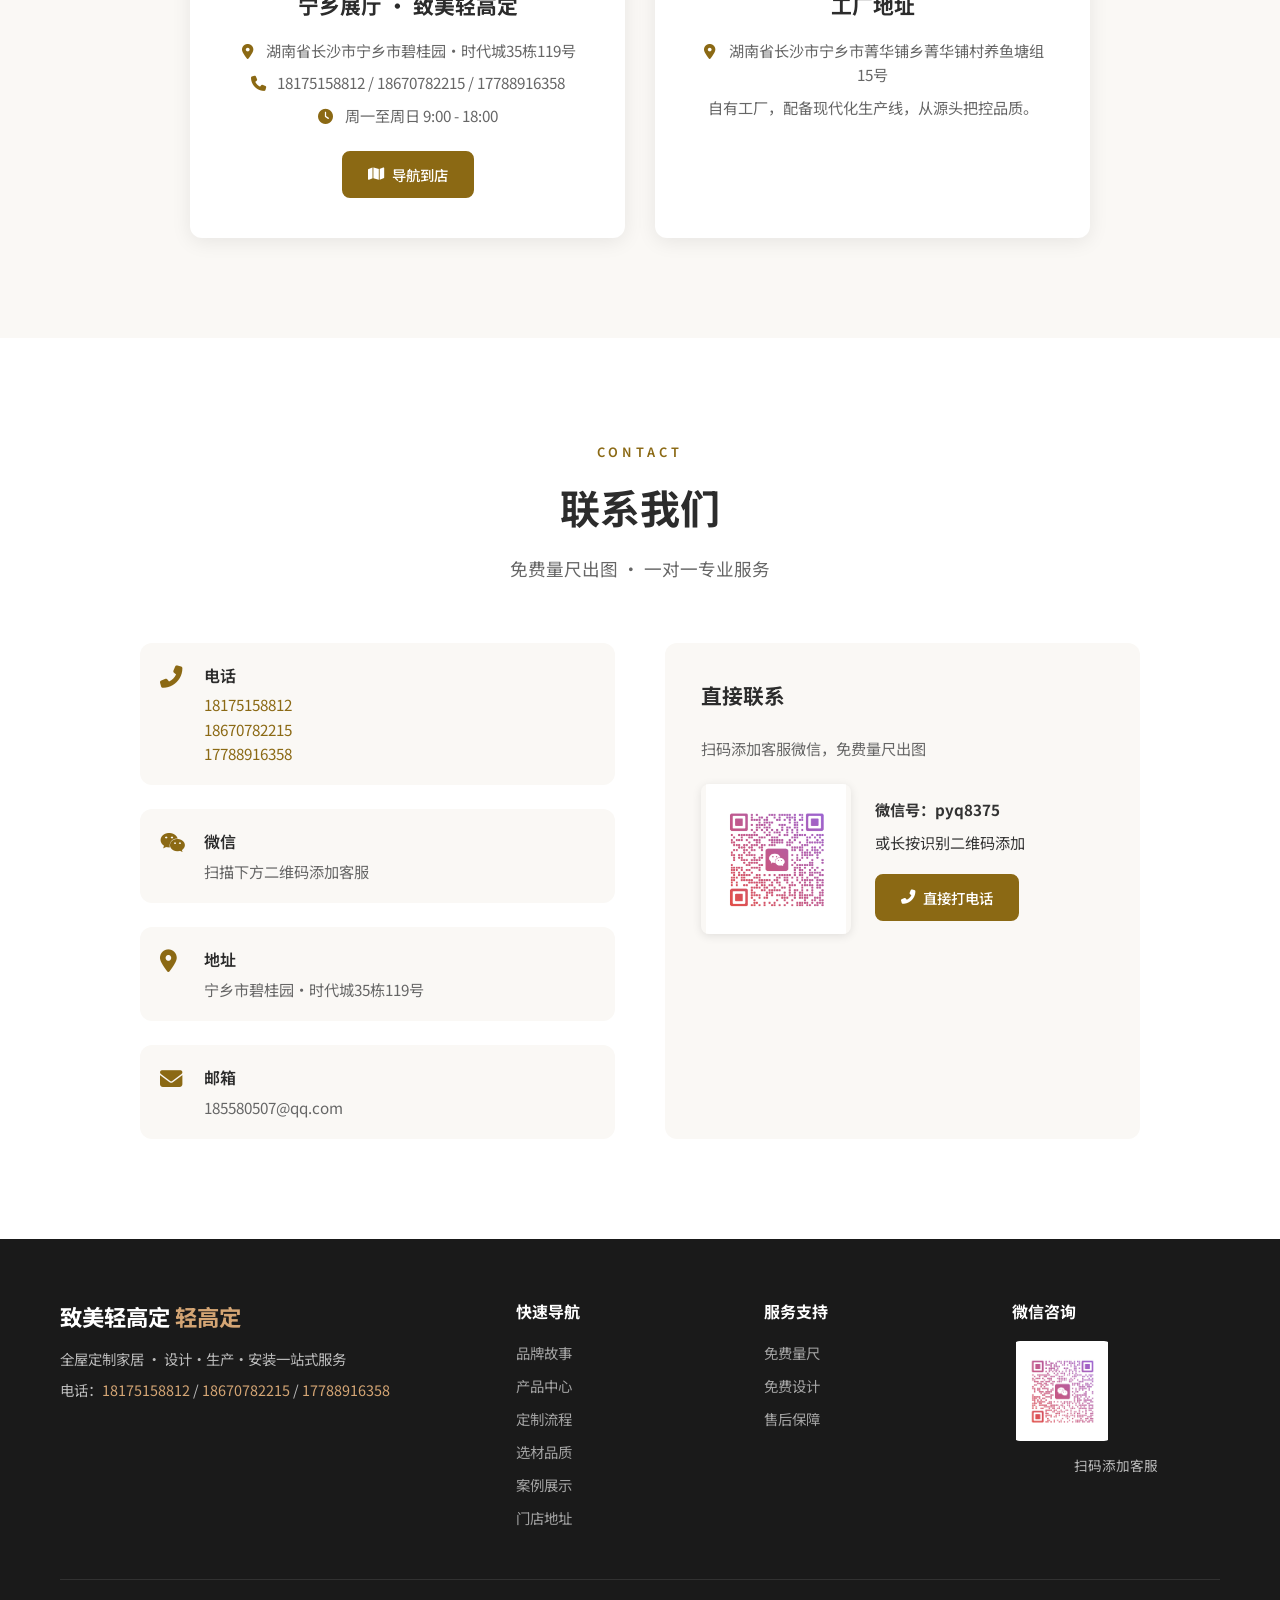
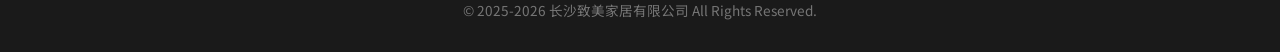
==== commit 018d2be7: "📞 增加两个联系电话 18670782215 / 17788916358" ====
--- a/index.html
+++ b/index.html
@@ -6,11 +6,25 @@
   <title>致美轻高定 — 全屋定制家居 | 长沙致美家居有限公司</title>
   <meta name="description" content="致美轻高定，长沙致美家居有限公司旗下品牌，专注全屋定制家居设计、生产与安装，核心团队15年行业经验。">
   <meta name="keywords" content="致美轻高定,长沙全屋定制,宁乡全屋定制,定制家居,橱柜定制,衣柜定制,长沙致美家居">
+  <meta name="baidu-site-verification" content="codeva-ZLp6bIUBkJ" />
   <link rel="preconnect" href="https://fonts.googleapis.com">
   <link rel="preconnect" href="https://fonts.gstatic.com" crossorigin>
   <link href="https://fonts.googleapis.com/css2?family=Noto+Sans+SC:wght@300;400;500;700;900&display=swap" rel="stylesheet">
   <link rel="stylesheet" href="https://cdnjs.cloudflare.com/ajax/libs/font-awesome/6.5.1/css/all.min.css">
   <link rel="stylesheet" href="css/style.css">
+  <script>
+(function(){
+    var bp = document.createElement('script');
+    var curProtocol = window.location.protocol.split(':')[0];
+    if (curProtocol === 'https') {
+        bp.src = 'https://zz.bdstatic.com/linksubmit/push.js';
+    } else {
+        bp.src = 'http://push.zhanzhang.baidu.com/push.js';
+    }
+    var s = document.getElementsByTagName('script')[0];
+    s.parentNode.insertBefore(bp, s);
+})();
+</script>
 </head>
 <body>
   <!-- ====== 导航栏 ====== -->
@@ -339,7 +353,7 @@
           </p>
           <p class="store-phone">
             <i class="fas fa-phone"></i>
-            18175158812
+            18175158812 / 18670782215 / 17788916358
           </p>
           <p class="store-hours">
             <i class="fas fa-clock"></i>
@@ -379,7 +393,8 @@
             <div>
               <h4>电话</h4>
               <p><a href="tel:18175158812">18175158812</a></p>
-  
+              <p><a href="tel:18670782215">18670782215</a></p>
+              <p><a href="tel:17788916358">17788916358</a></p>
             </div>
           </div>
           <div class="contact-item">
@@ -439,7 +454,7 @@
         <div class="footer-brand">
           <h3>致美轻高定</h3>
           <p>全屋定制家居 · 设计·生产·安装一站式服务</p>
-          <p class="footer-phone">电话：<a href="tel:18175158812">18175158812</a></p>
+          <p class="footer-phone">电话：<a href="tel:18175158812">18175158812</a> / <a href="tel:18670782215">18670782215</a> / <a href="tel:17788916358">17788916358</a></p>
         </div>
         <div class="footer-links">
           <h4>快速导航</h4>
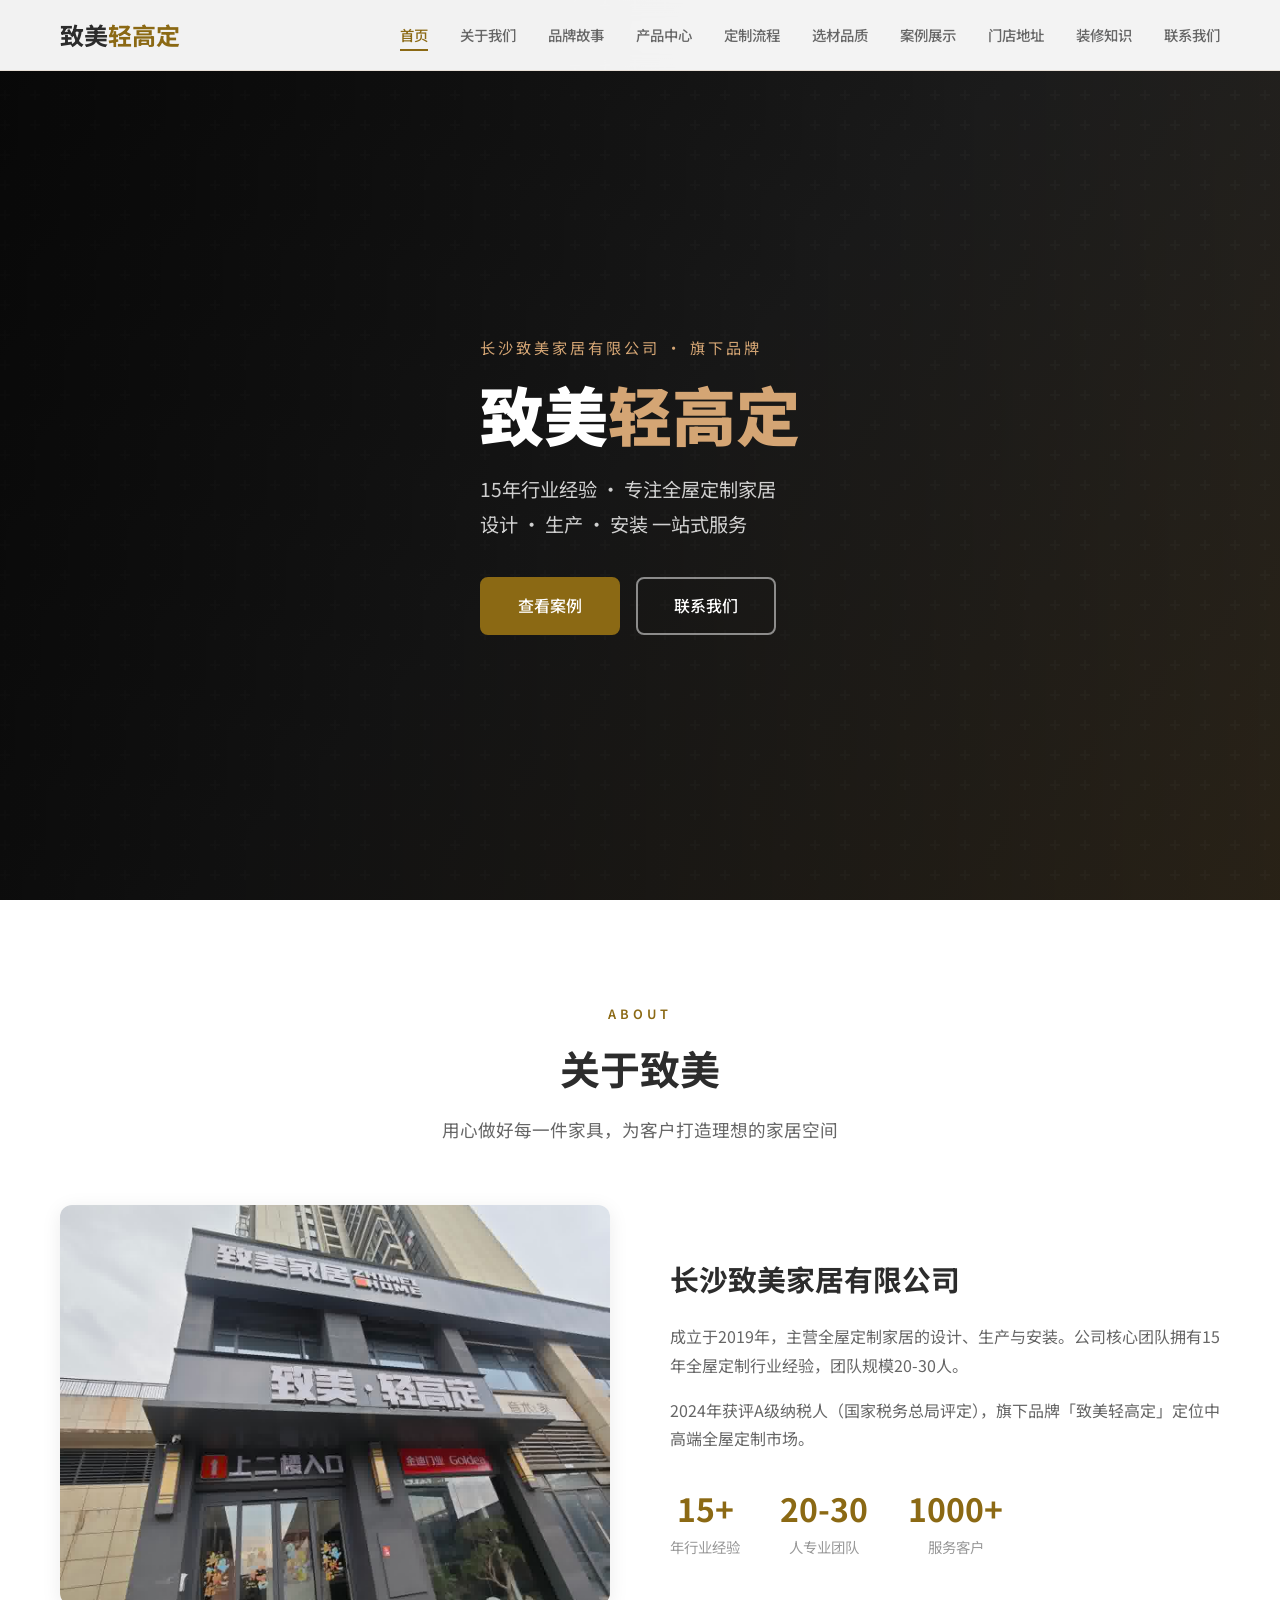
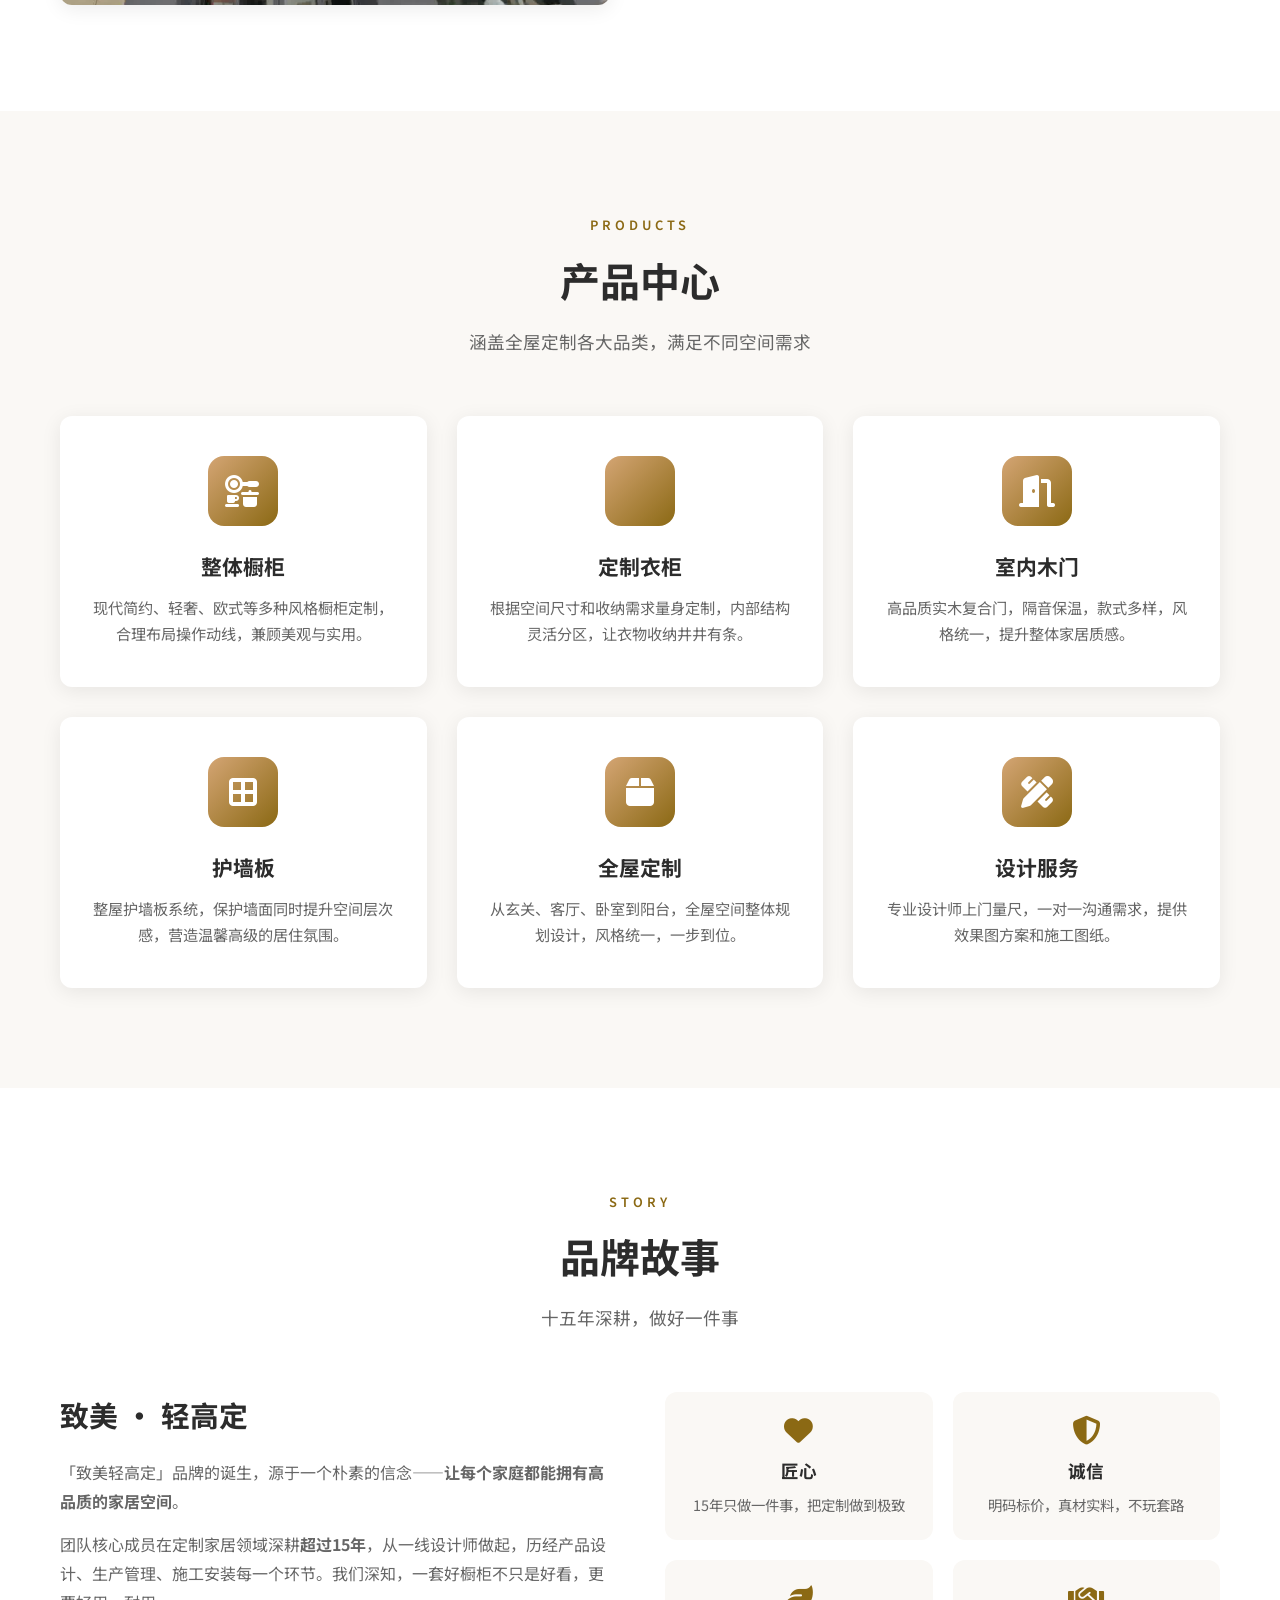
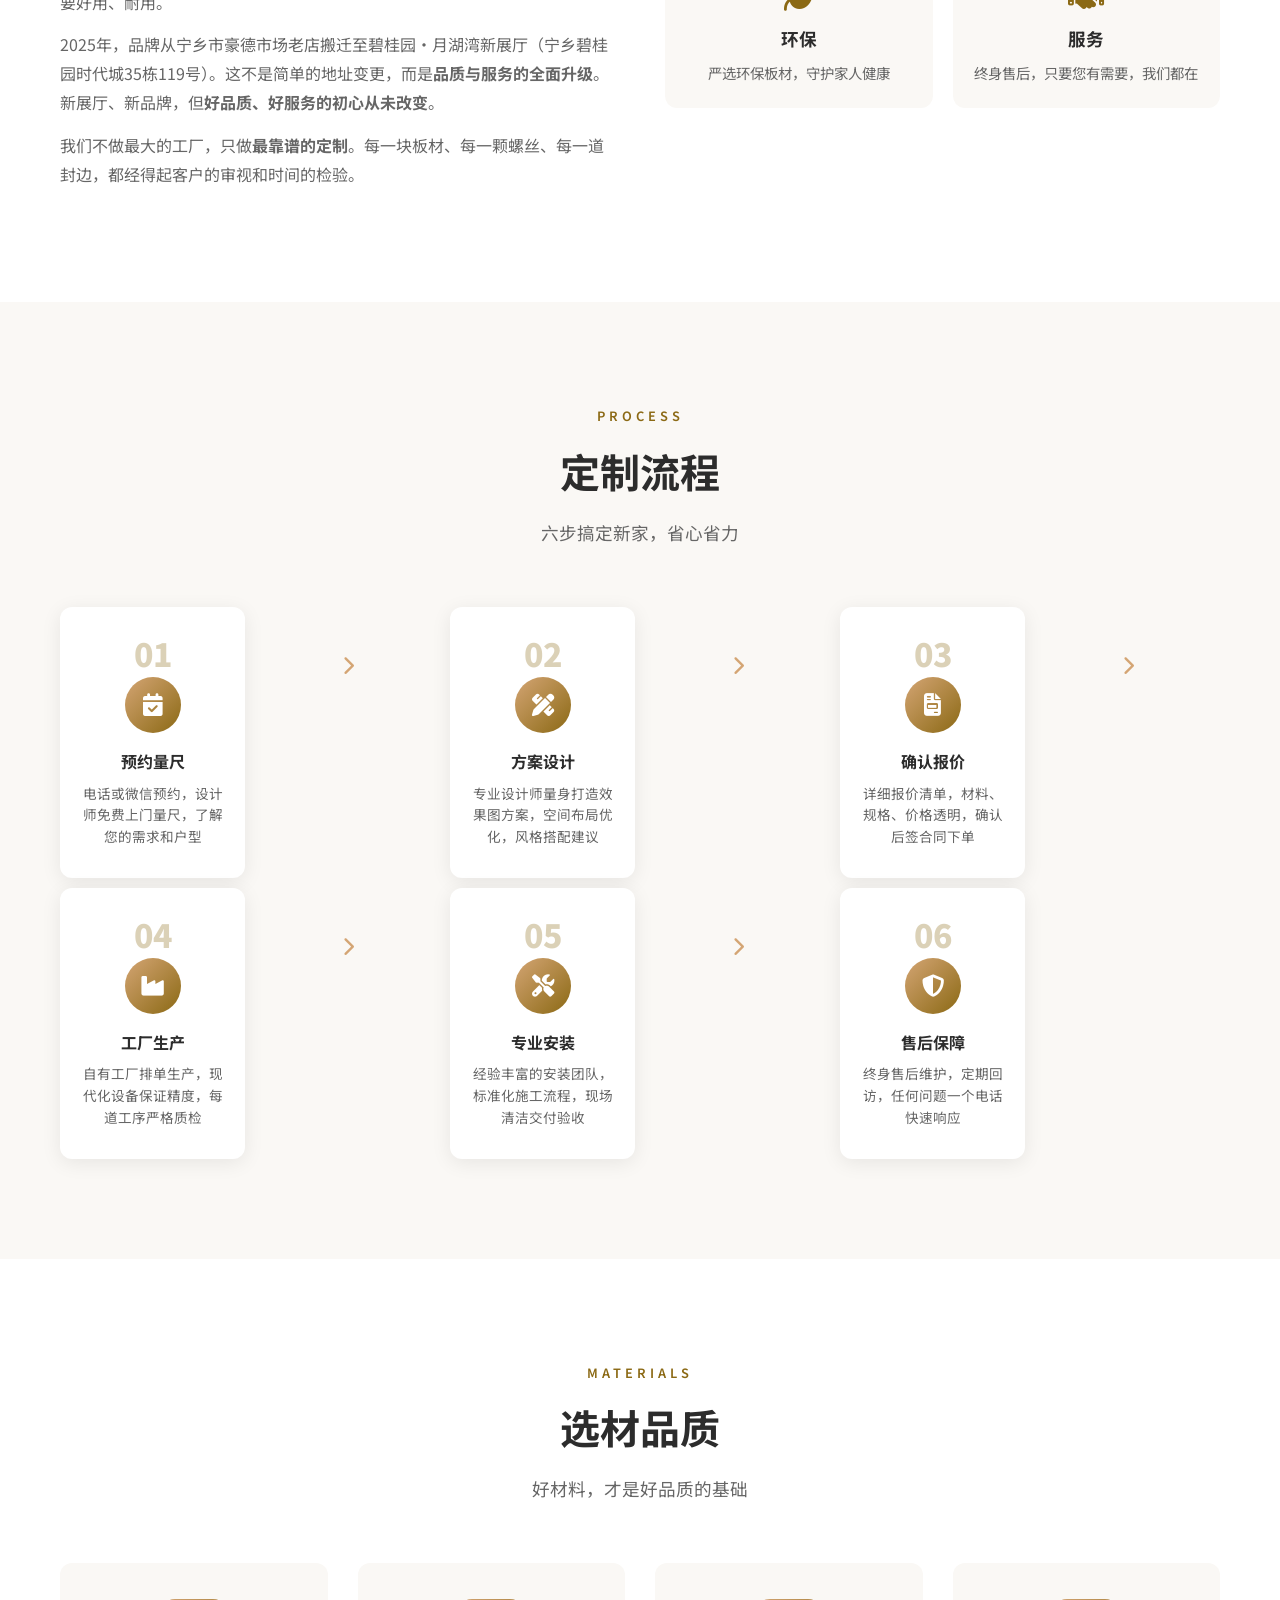
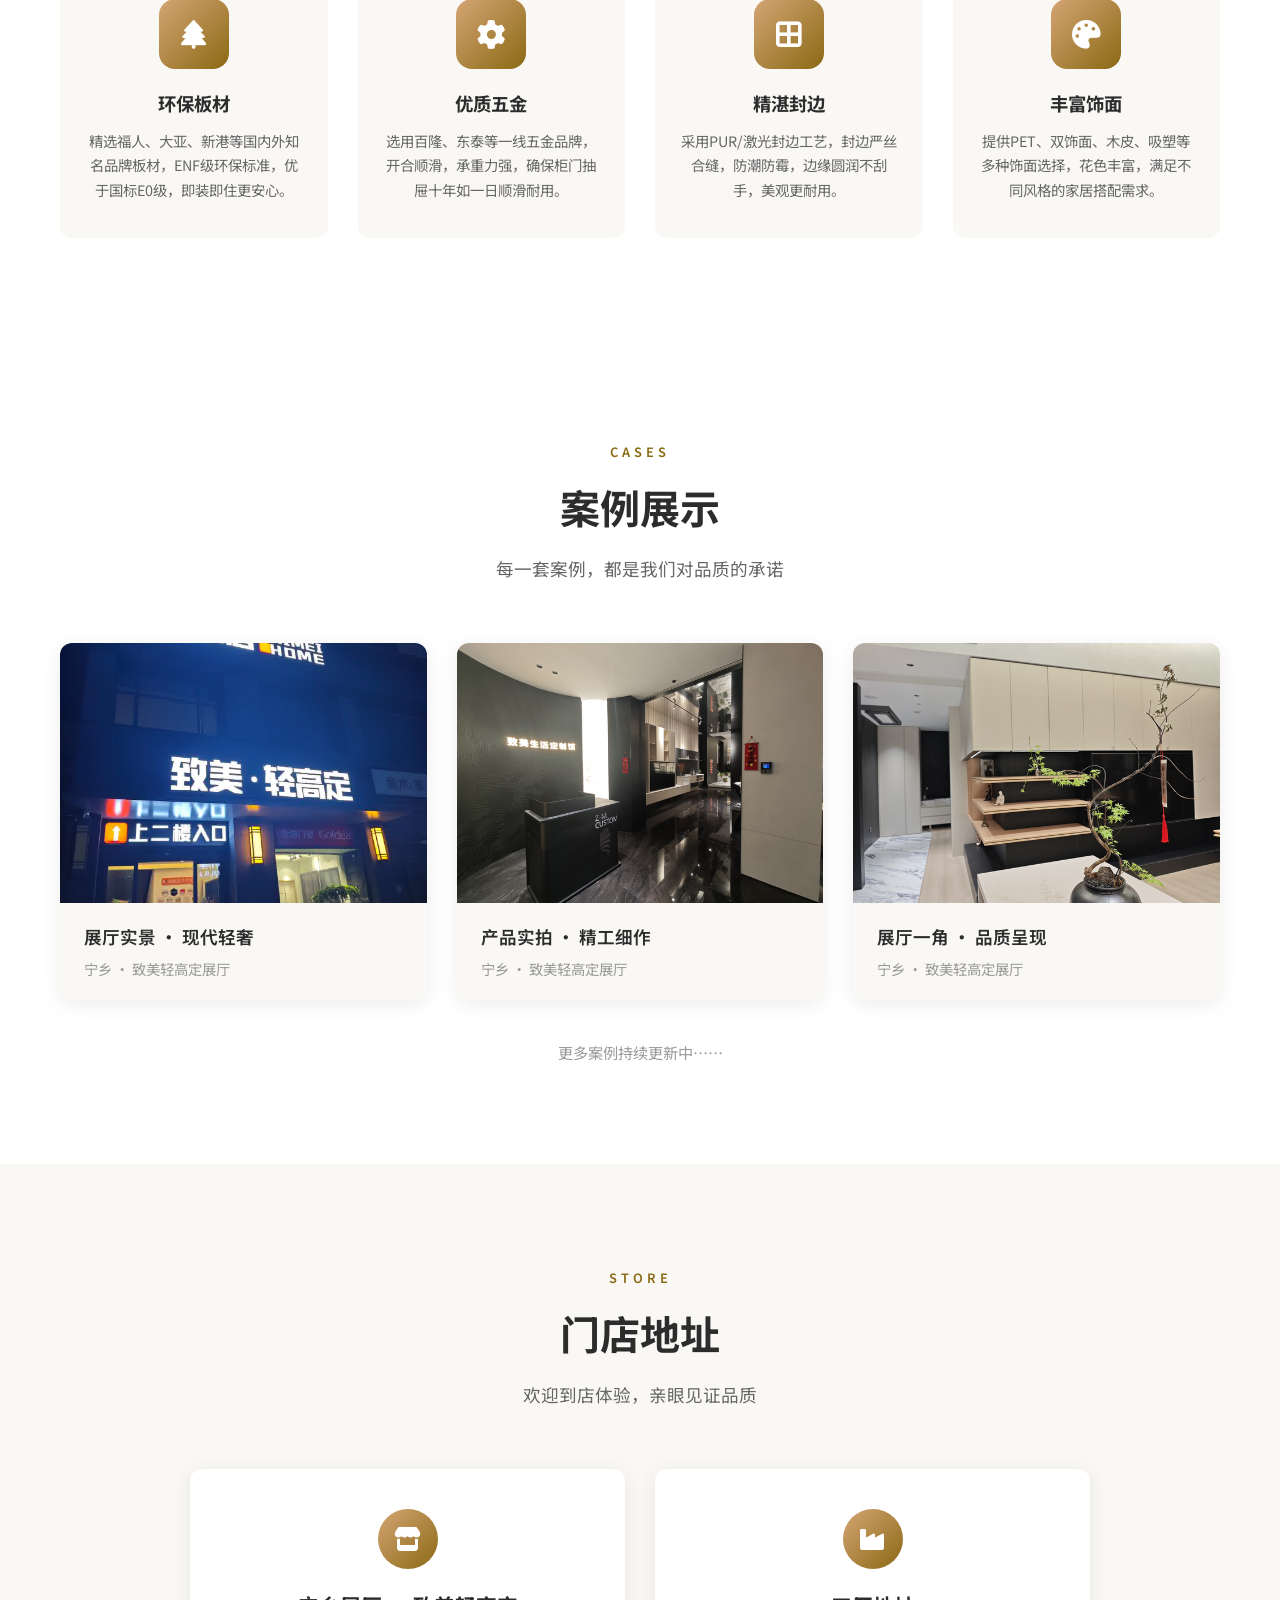
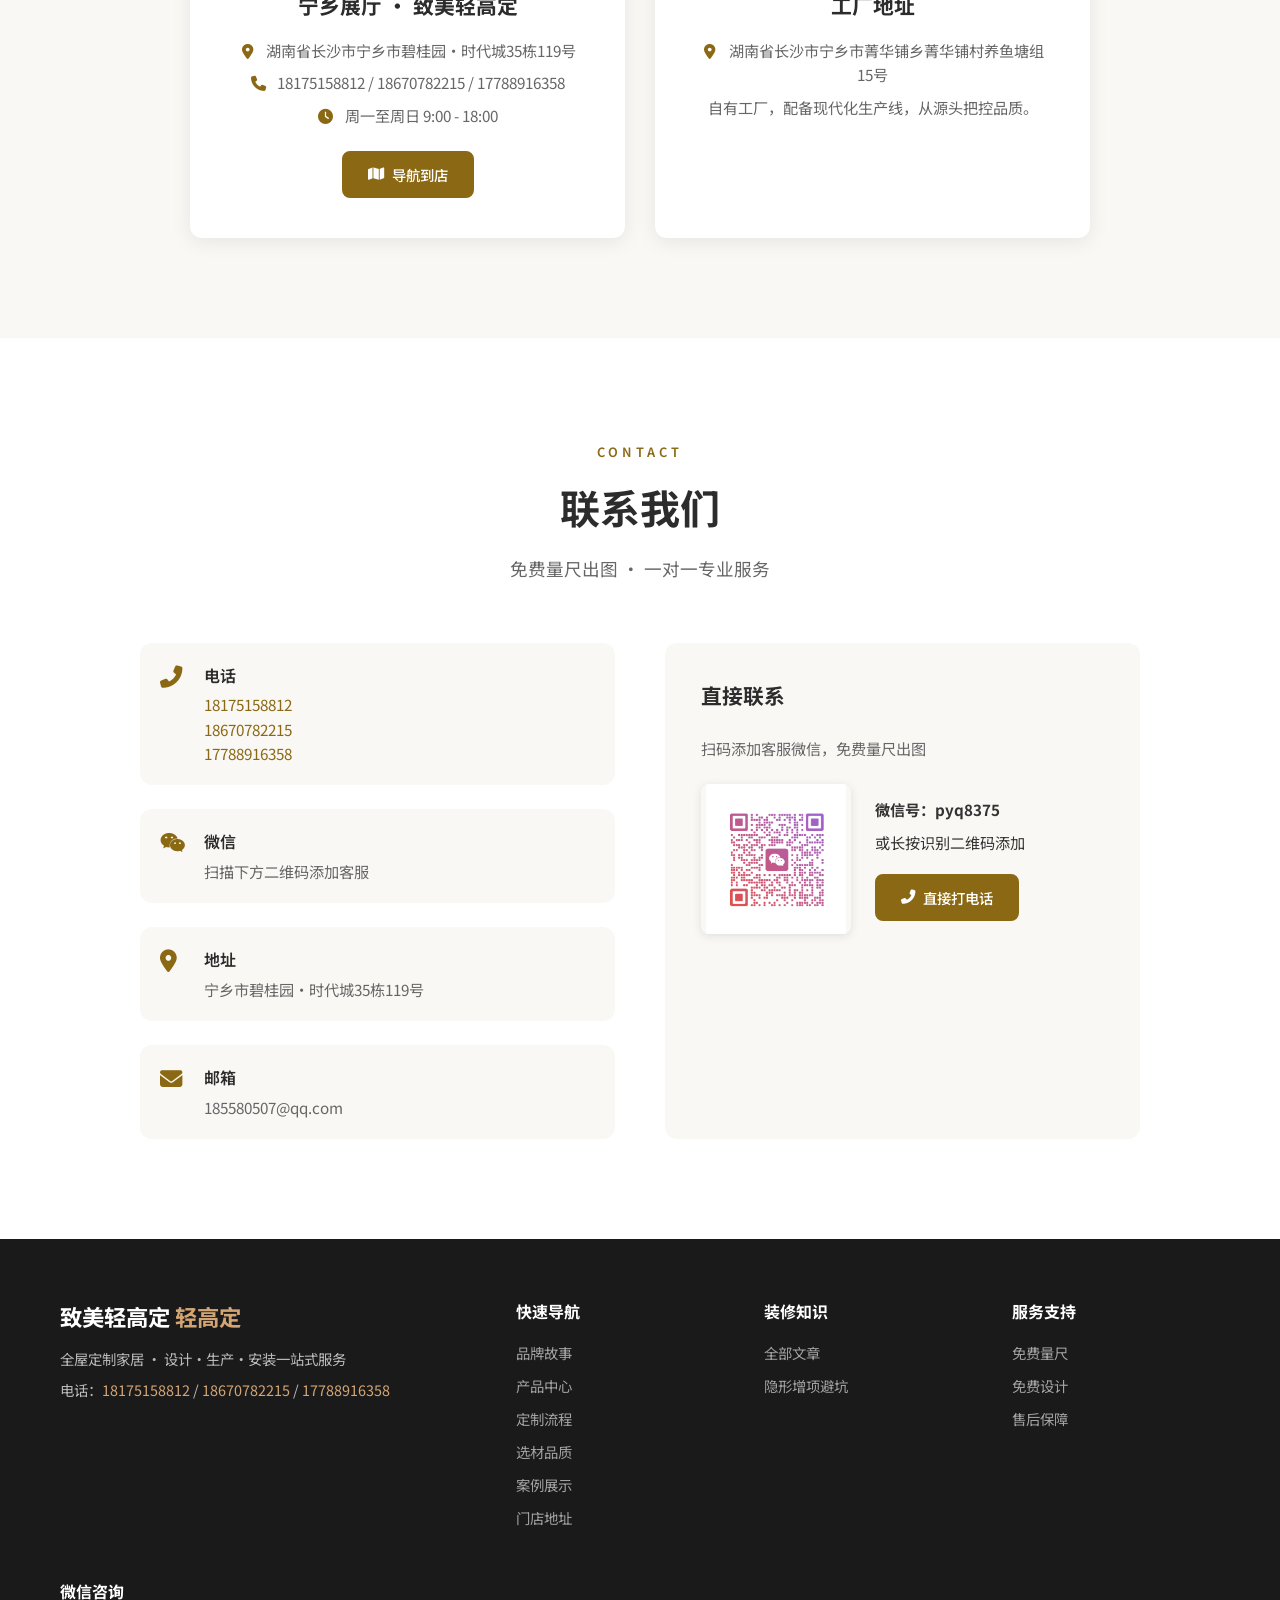
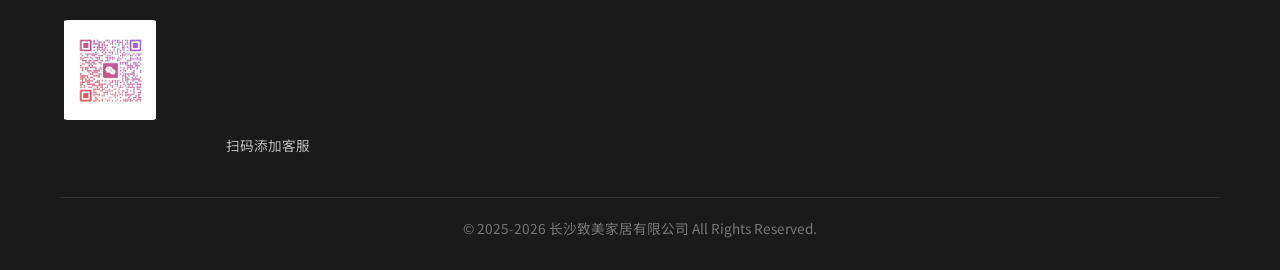
==== commit d42d06fc: "添加装修知识文章页面：隐形增项避坑指南" ====
--- a/index.html
+++ b/index.html
@@ -42,6 +42,7 @@
         <a href="#materials" class="nav-link">选材品质</a>
         <a href="#cases" class="nav-link">案例展示</a>
         <a href="#store" class="nav-link">门店地址</a>
+        <a href="articles.html" class="nav-link">装修知识</a>
         <a href="#contact" class="nav-link">联系我们</a>
       </nav>
       <div class="hamburger" id="hamburger">
@@ -359,7 +360,7 @@
             <i class="fas fa-clock"></i>
             周一至周日 9:00 - 18:00
           </p>
-          <a href="https://uri.amap.com/marker?position=112.5300,28.2700&name=致美轻高定" target="_blank" class="btn btn-primary btn-sm">
+          <a href="https://uri.amap.com/marker?position=112.533439,28.256488&name=%E8%87%B4%E7%BE%8E%E8%BD%BB%E9%AB%98%E5%AE%9A&src=zhimei_website" target="_blank" class="btn btn-primary btn-sm">
             <i class="fas fa-map"></i> 导航到店
           </a>
         </div>
@@ -466,6 +467,11 @@
           <a href="#store">门店地址</a>
         </div>
         <div class="footer-links">
+          <h4>装修知识</h4>
+          <a href="articles.html">全部文章</a>
+          <a href="article-zengxiang-biken.html">隐形增项避坑</a>
+        </div>
+        <div class="footer-links">
           <h4>服务支持</h4>
           <a href="#contact">免费量尺</a>
           <a href="#contact">免费设计</a>
